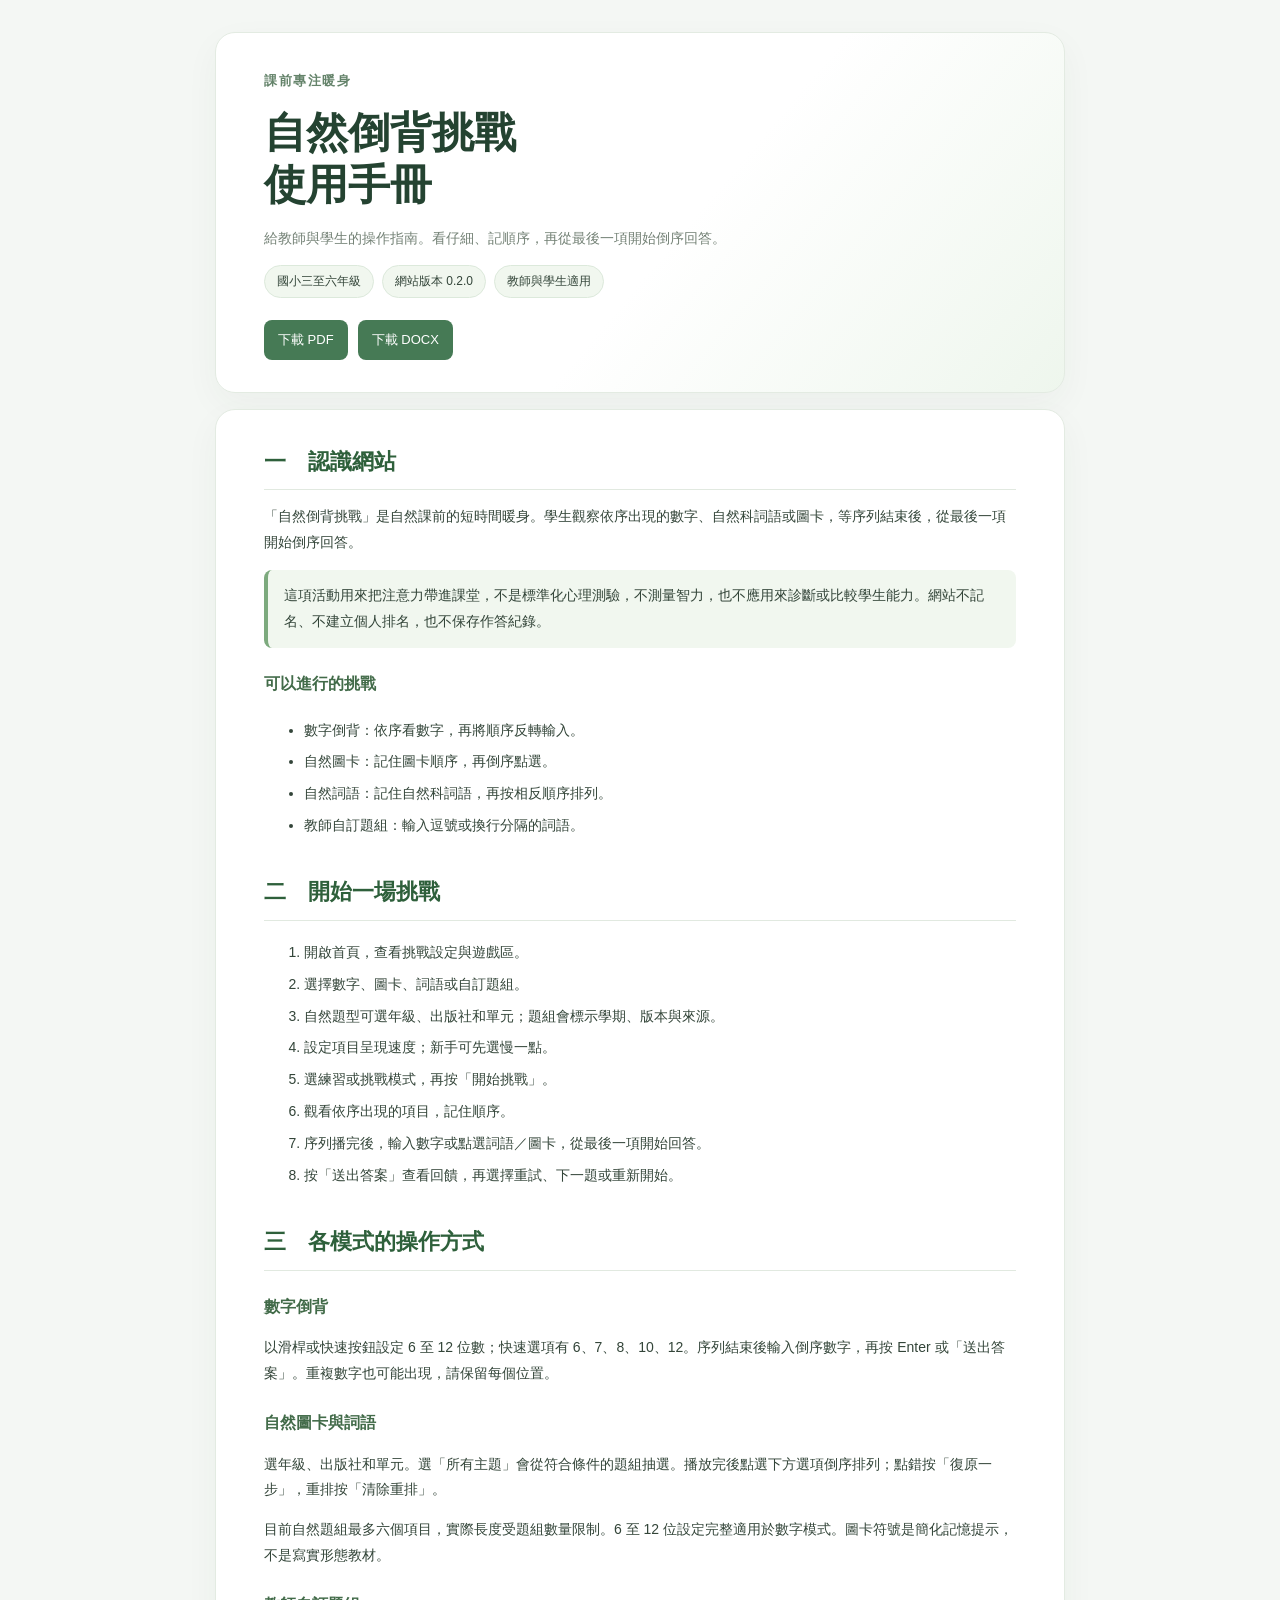
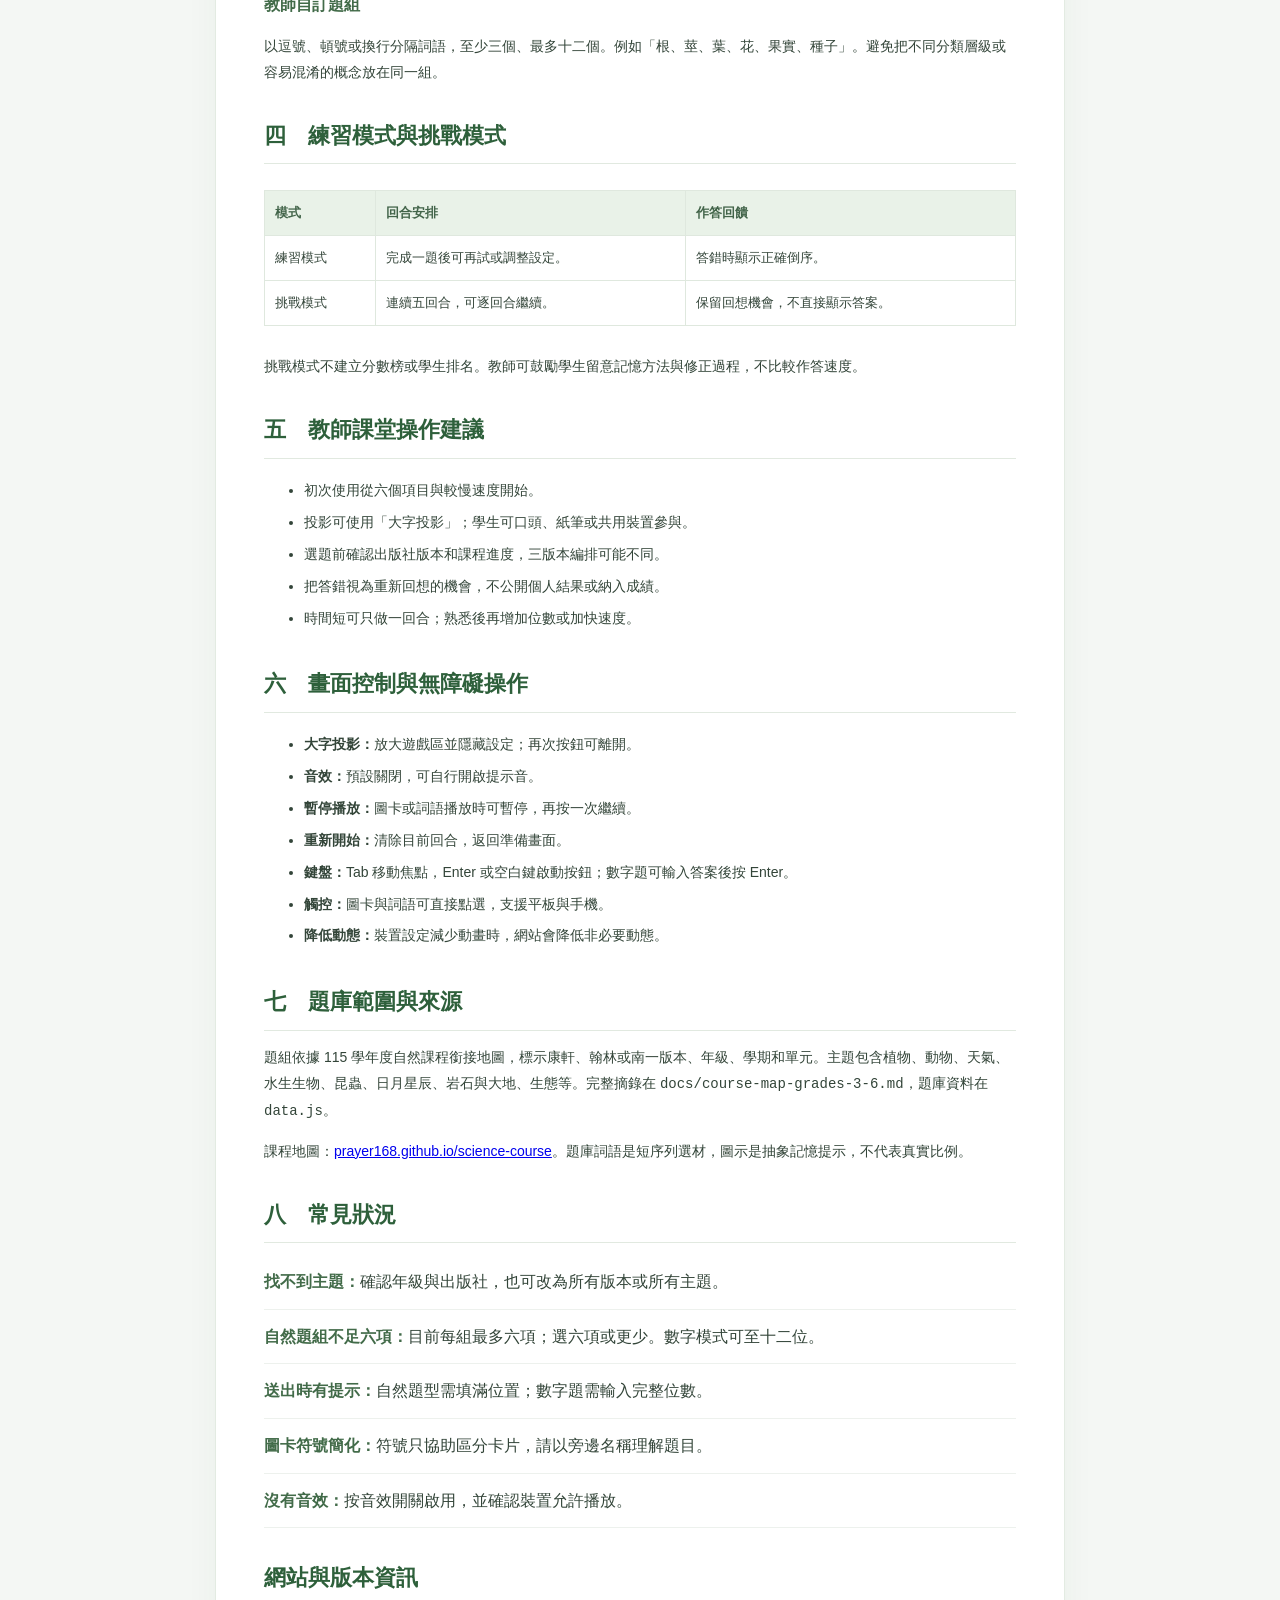
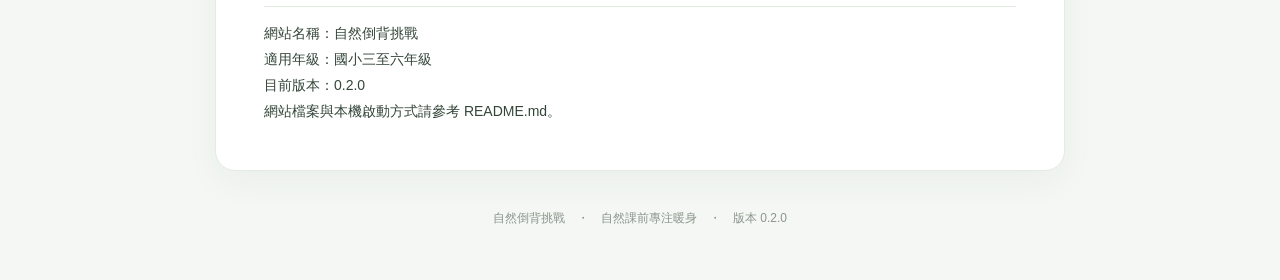
==== docs/使用手冊.html @ 59533b7a "Build natural science backward span site" ====
﻿<!doctype html><html lang="zh-Hant"><head><meta charset="utf-8"><meta name="viewport" content="width=device-width,initial-scale=1"><meta name="description" content="自然倒背挑戰網站操作手冊"><title>自然倒背挑戰｜使用手冊</title><style>body{margin:0;background:#f4f7f4;color:#334539;font:16px/1.85 "Noto Sans TC","Microsoft JhengHei",sans-serif}.page{max-width:850px;margin:32px auto;padding:0 20px}.hero,article{background:#fff;border:1px solid #e3ebe2;border-radius:20px;padding:32px 48px;margin-bottom:16px;box-shadow:0 12px 35px #263a2a0b}.hero{background:linear-gradient(130deg,#fff 55%,#eef6ed)}.hero small{color:#64836a;font-weight:bold;letter-spacing:.12em}.hero h1{font-size:42px;line-height:1.25;color:#244331;margin:12px 0}.hero p{color:#748276}.tags{display:flex;gap:8px;flex-wrap:wrap}.tags span{background:#f1f7ef;border:1px solid #dce9db;border-radius:99px;padding:4px 12px;font-size:12px}.downloads{display:flex;gap:10px;margin-top:22px}.downloads a{padding:8px 14px;background:#467a55;color:white;border-radius:8px;text-decoration:none;font-size:13px}h2{font-size:22px;color:#2e603b;border-bottom:1px solid #e1e9e0;padding-bottom:7px;margin:30px 0 12px}h2:first-child{margin-top:0}h3{font-size:16px;color:#426b49;margin:21px 0 8px}li,p{font-size:14px}li{padding:3px 0}.note{padding:13px 16px;background:#f1f7ef;border-left:4px solid #7daa7e;border-radius:8px}.tablewrap{overflow-x:auto}table{width:100%;border-collapse:collapse;font-size:13px;margin:14px 0}td,th{border:1px solid #dfe8de;padding:10px;text-align:left}th{background:#e9f2e8;color:#426449}.faq{padding:12px 0;border-bottom:1px solid #edf1ed}.faq b{color:#426b49}footer{text-align:center;color:#8a968b;font-size:12px;padding:20px}@media(max-width:600px){.hero,article{padding:24px}.hero h1{font-size:34px}h2{font-size:19px}}@media print{body{background:#fff}.page{max-width:none;margin:0}.hero,article{box-shadow:none;border:0;border-radius:0;padding:12mm 15mm}.downloads{display:none}h2,h3{break-after:avoid}p,li{orphans:3;widows:3}}</style></head><body><main class="page"><header class="hero"><small>課前專注暖身</small><h1>自然倒背挑戰<br>使用手冊</h1><p>給教師與學生的操作指南。看仔細、記順序，再從最後一項開始倒序回答。</p><div class="tags"><span>國小三至六年級</span><span>網站版本 0.2.0</span><span>教師與學生適用</span></div><nav class="downloads"><a href="使用手冊.pdf">下載 PDF</a><a href="使用手冊.docx">下載 DOCX</a></nav></header><article>
<h2>一　認識網站</h2><p>「自然倒背挑戰」是自然課前的短時間暖身。學生觀察依序出現的數字、自然科詞語或圖卡，等序列結束後，從最後一項開始倒序回答。</p><p class="note">這項活動用來把注意力帶進課堂，不是標準化心理測驗，不測量智力，也不應用來診斷或比較學生能力。網站不記名、不建立個人排名，也不保存作答紀錄。</p><h3>可以進行的挑戰</h3><ul><li>數字倒背：依序看數字，再將順序反轉輸入。</li><li>自然圖卡：記住圖卡順序，再倒序點選。</li><li>自然詞語：記住自然科詞語，再按相反順序排列。</li><li>教師自訂題組：輸入逗號或換行分隔的詞語。</li></ul>
<h2>二　開始一場挑戰</h2><ol><li>開啟首頁，查看挑戰設定與遊戲區。</li><li>選擇數字、圖卡、詞語或自訂題組。</li><li>自然題型可選年級、出版社和單元；題組會標示學期、版本與來源。</li><li>設定項目呈現速度；新手可先選慢一點。</li><li>選練習或挑戰模式，再按「開始挑戰」。</li><li>觀看依序出現的項目，記住順序。</li><li>序列播完後，輸入數字或點選詞語／圖卡，從最後一項開始回答。</li><li>按「送出答案」查看回饋，再選擇重試、下一題或重新開始。</li></ol>
<h2>三　各模式的操作方式</h2><h3>數字倒背</h3><p>以滑桿或快速按鈕設定 6 至 12 位數；快速選項有 6、7、8、10、12。序列結束後輸入倒序數字，再按 Enter 或「送出答案」。重複數字也可能出現，請保留每個位置。</p><h3>自然圖卡與詞語</h3><p>選年級、出版社和單元。選「所有主題」會從符合條件的題組抽選。播放完後點選下方選項倒序排列；點錯按「復原一步」，重排按「清除重排」。</p><p>目前自然題組最多六個項目，實際長度受題組數量限制。6 至 12 位設定完整適用於數字模式。圖卡符號是簡化記憶提示，不是寫實形態教材。</p><h3>教師自訂題組</h3><p>以逗號、頓號或換行分隔詞語，至少三個、最多十二個。例如「根、莖、葉、花、果實、種子」。避免把不同分類層級或容易混淆的概念放在同一組。</p>
<h2>四　練習模式與挑戰模式</h2><div class="tablewrap"><table><thead><tr><th>模式</th><th>回合安排</th><th>作答回饋</th></tr></thead><tbody><tr><td>練習模式</td><td>完成一題後可再試或調整設定。</td><td>答錯時顯示正確倒序。</td></tr><tr><td>挑戰模式</td><td>連續五回合，可逐回合繼續。</td><td>保留回想機會，不直接顯示答案。</td></tr></tbody></table></div><p>挑戰模式不建立分數榜或學生排名。教師可鼓勵學生留意記憶方法與修正過程，不比較作答速度。</p>
<h2>五　教師課堂操作建議</h2><ul><li>初次使用從六個項目與較慢速度開始。</li><li>投影可使用「大字投影」；學生可口頭、紙筆或共用裝置參與。</li><li>選題前確認出版社版本和課程進度，三版本編排可能不同。</li><li>把答錯視為重新回想的機會，不公開個人結果或納入成績。</li><li>時間短可只做一回合；熟悉後再增加位數或加快速度。</li></ul>
<h2>六　畫面控制與無障礙操作</h2><ul><li><b>大字投影：</b>放大遊戲區並隱藏設定；再次按鈕可離開。</li><li><b>音效：</b>預設關閉，可自行開啟提示音。</li><li><b>暫停播放：</b>圖卡或詞語播放時可暫停，再按一次繼續。</li><li><b>重新開始：</b>清除目前回合，返回準備畫面。</li><li><b>鍵盤：</b>Tab 移動焦點，Enter 或空白鍵啟動按鈕；數字題可輸入答案後按 Enter。</li><li><b>觸控：</b>圖卡與詞語可直接點選，支援平板與手機。</li><li><b>降低動態：</b>裝置設定減少動畫時，網站會降低非必要動態。</li></ul>
<h2>七　題庫範圍與來源</h2><p>題組依據 115 學年度自然課程銜接地圖，標示康軒、翰林或南一版本、年級、學期和單元。主題包含植物、動物、天氣、水生生物、昆蟲、日月星辰、岩石與大地、生態等。完整摘錄在 <code>docs/course-map-grades-3-6.md</code>，題庫資料在 <code>data.js</code>。</p><p>課程地圖：<a href="https://prayer168.github.io/science-course/">prayer168.github.io/science-course</a>。題庫詞語是短序列選材，圖示是抽象記憶提示，不代表真實比例。</p>
<h2>八　常見狀況</h2><div class="faq"><b>找不到主題：</b>確認年級與出版社，也可改為所有版本或所有主題。</div><div class="faq"><b>自然題組不足六項：</b>目前每組最多六項；選六項或更少。數字模式可至十二位。</div><div class="faq"><b>送出時有提示：</b>自然題型需填滿位置；數字題需輸入完整位數。</div><div class="faq"><b>圖卡符號簡化：</b>符號只協助區分卡片，請以旁邊名稱理解題目。</div><div class="faq"><b>沒有音效：</b>按音效開關啟用，並確認裝置允許播放。</div>
<h2>網站與版本資訊</h2><p>網站名稱：自然倒背挑戰<br>適用年級：國小三至六年級<br>目前版本：0.2.0<br>網站檔案與本機啟動方式請參考 README.md。</p></article><footer>自然倒背挑戰　・　自然課前專注暖身　・　版本 0.2.0</footer></main></body></html>
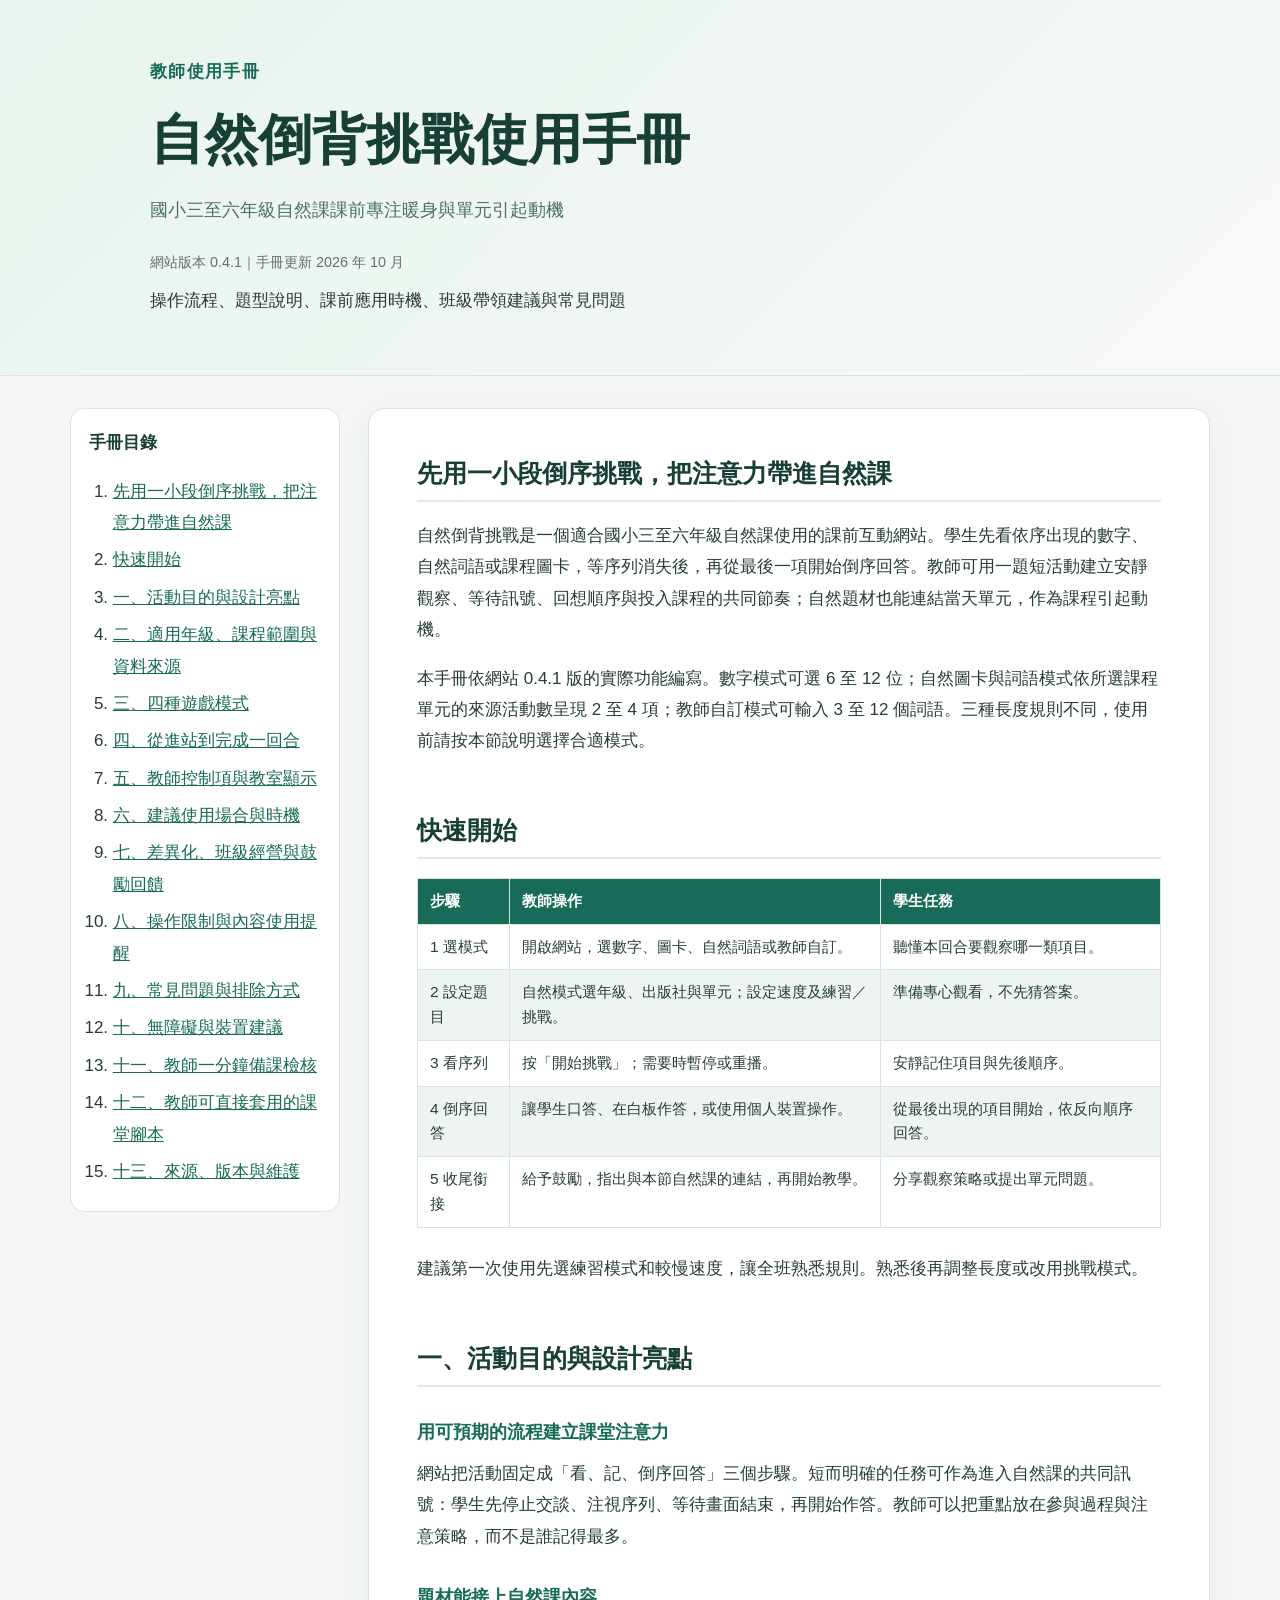
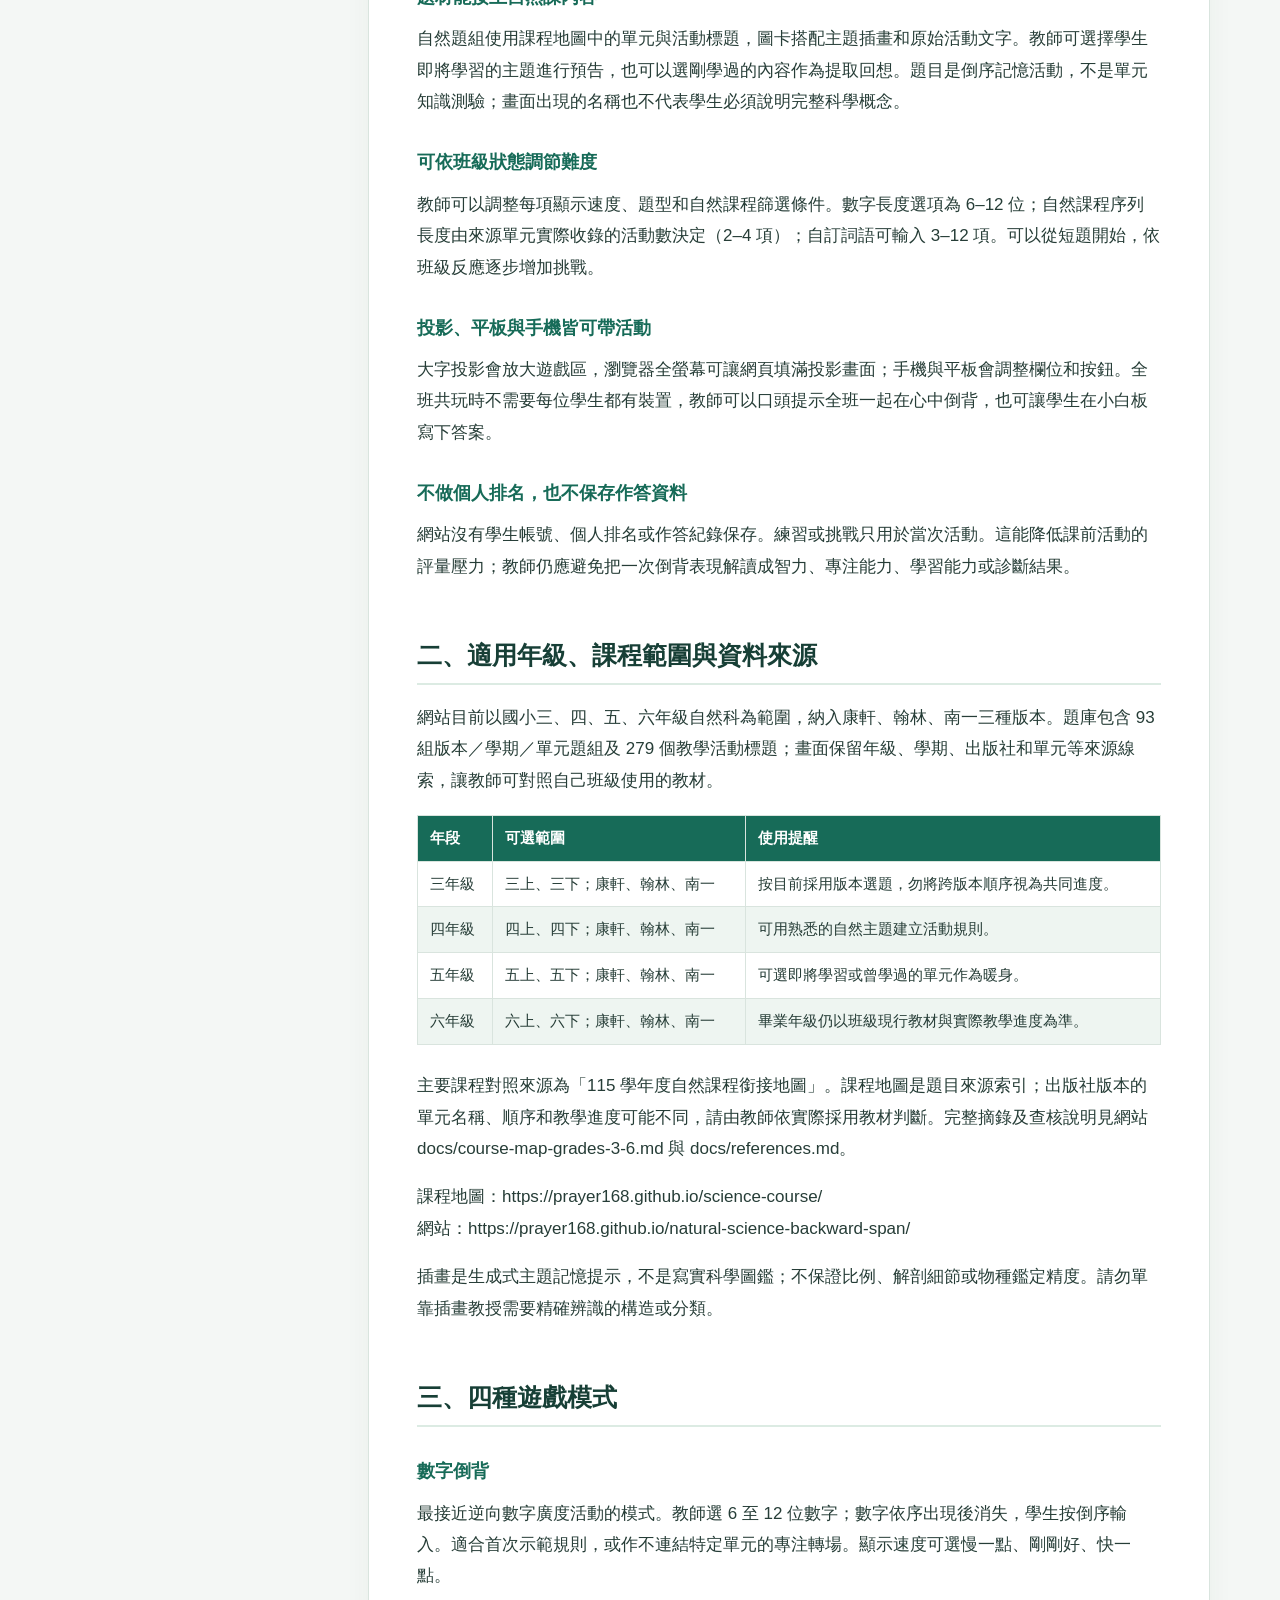
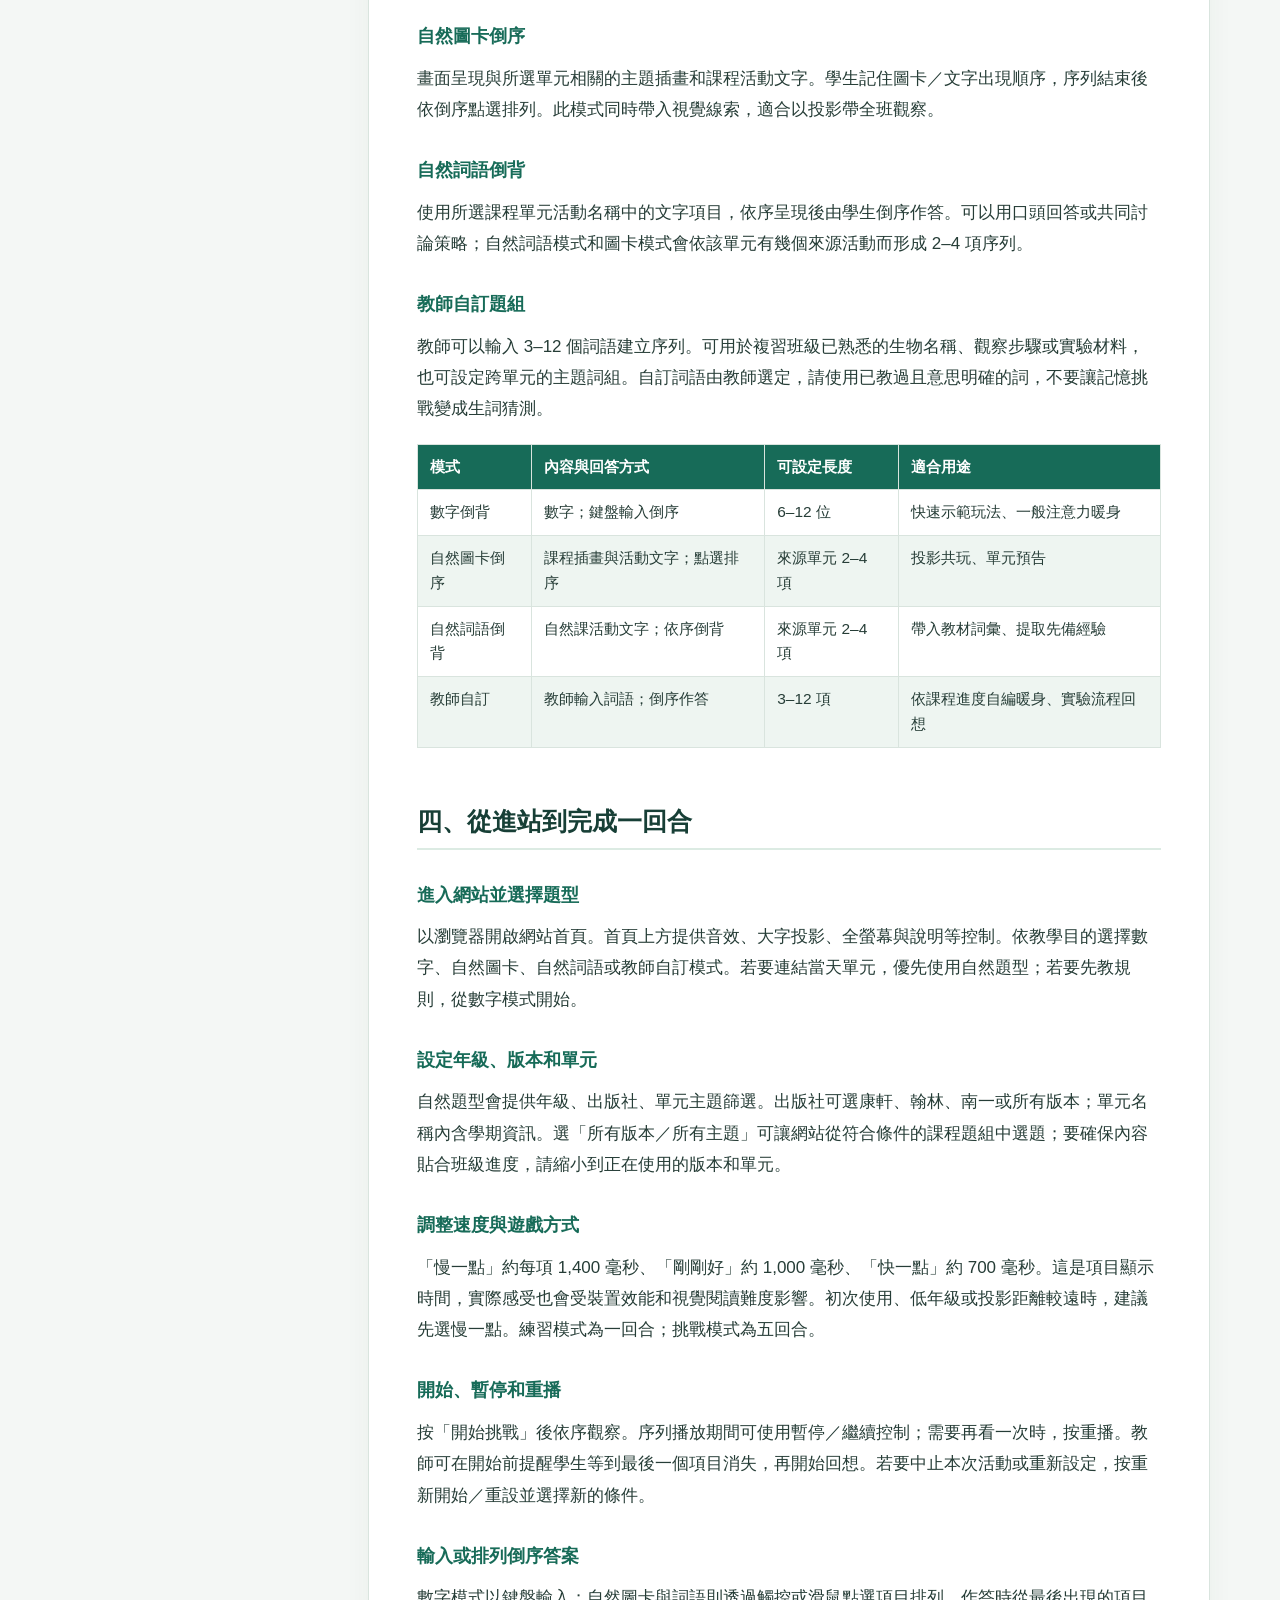
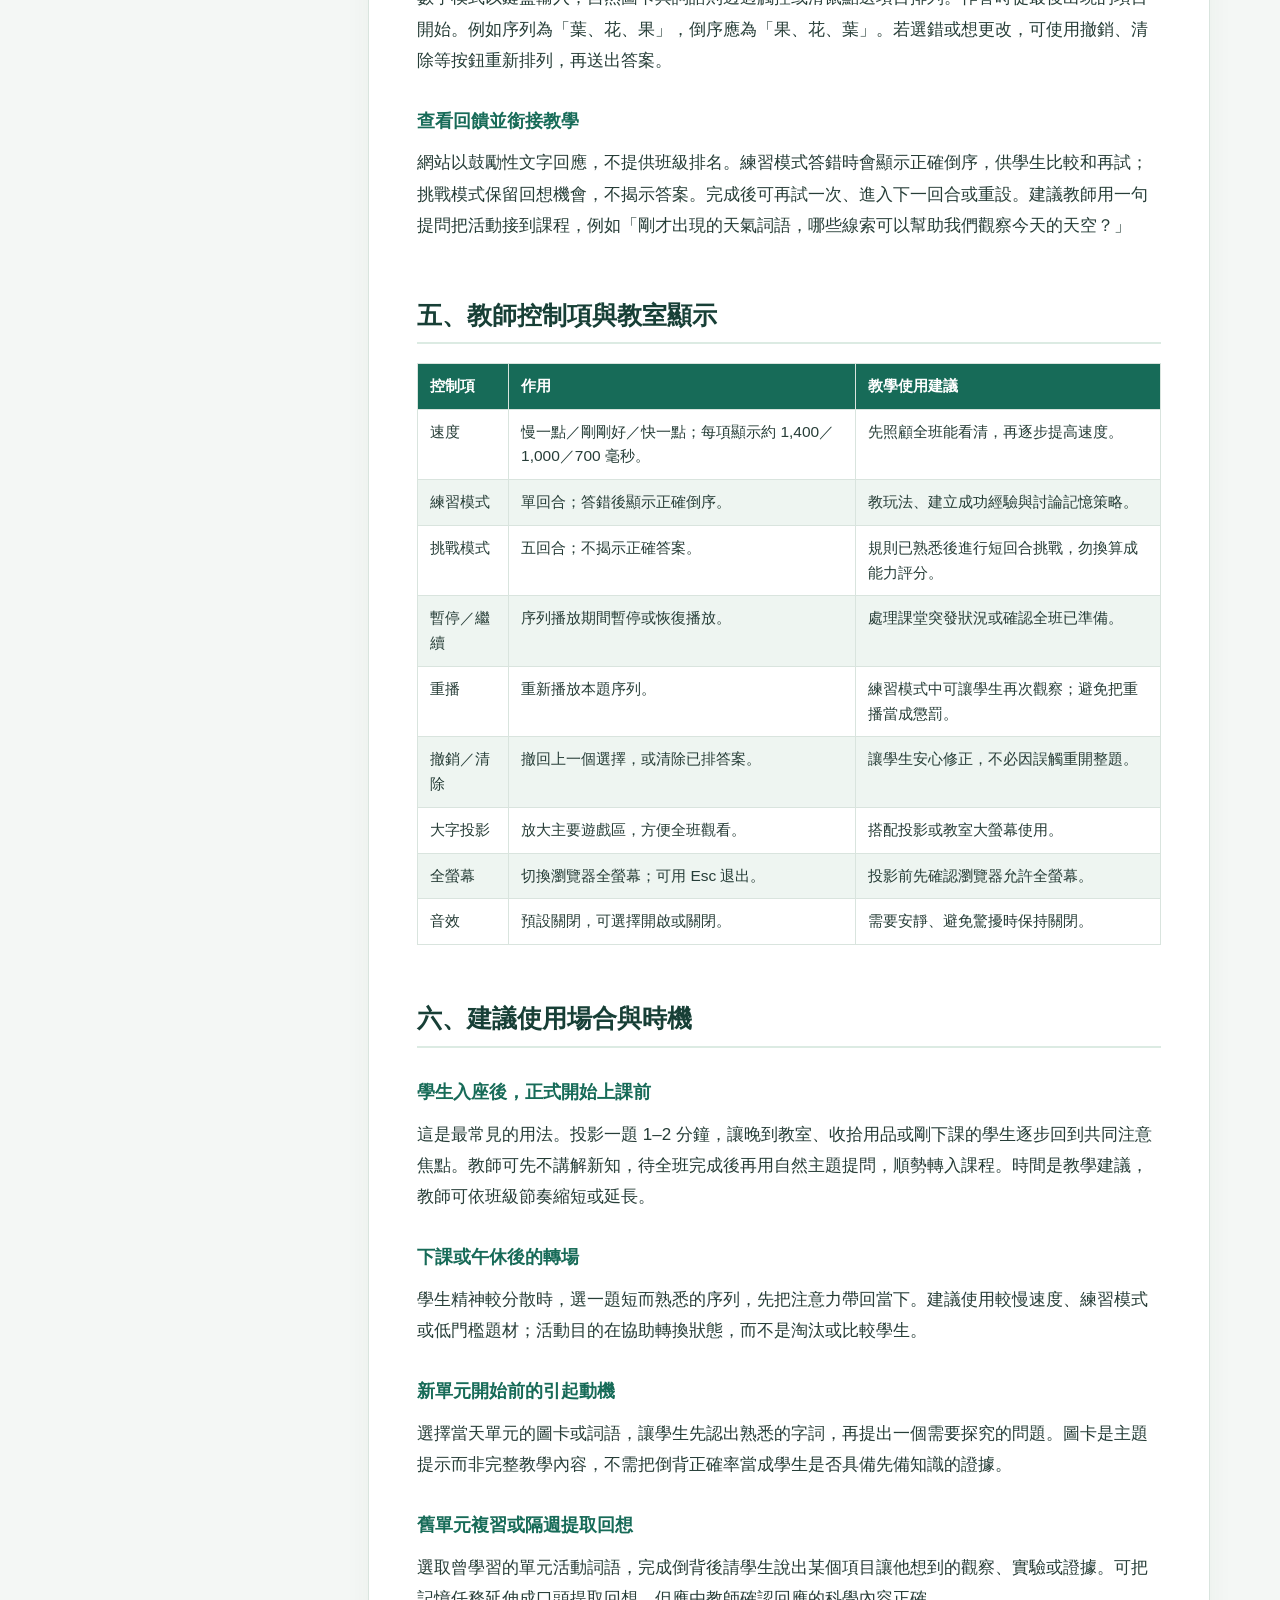
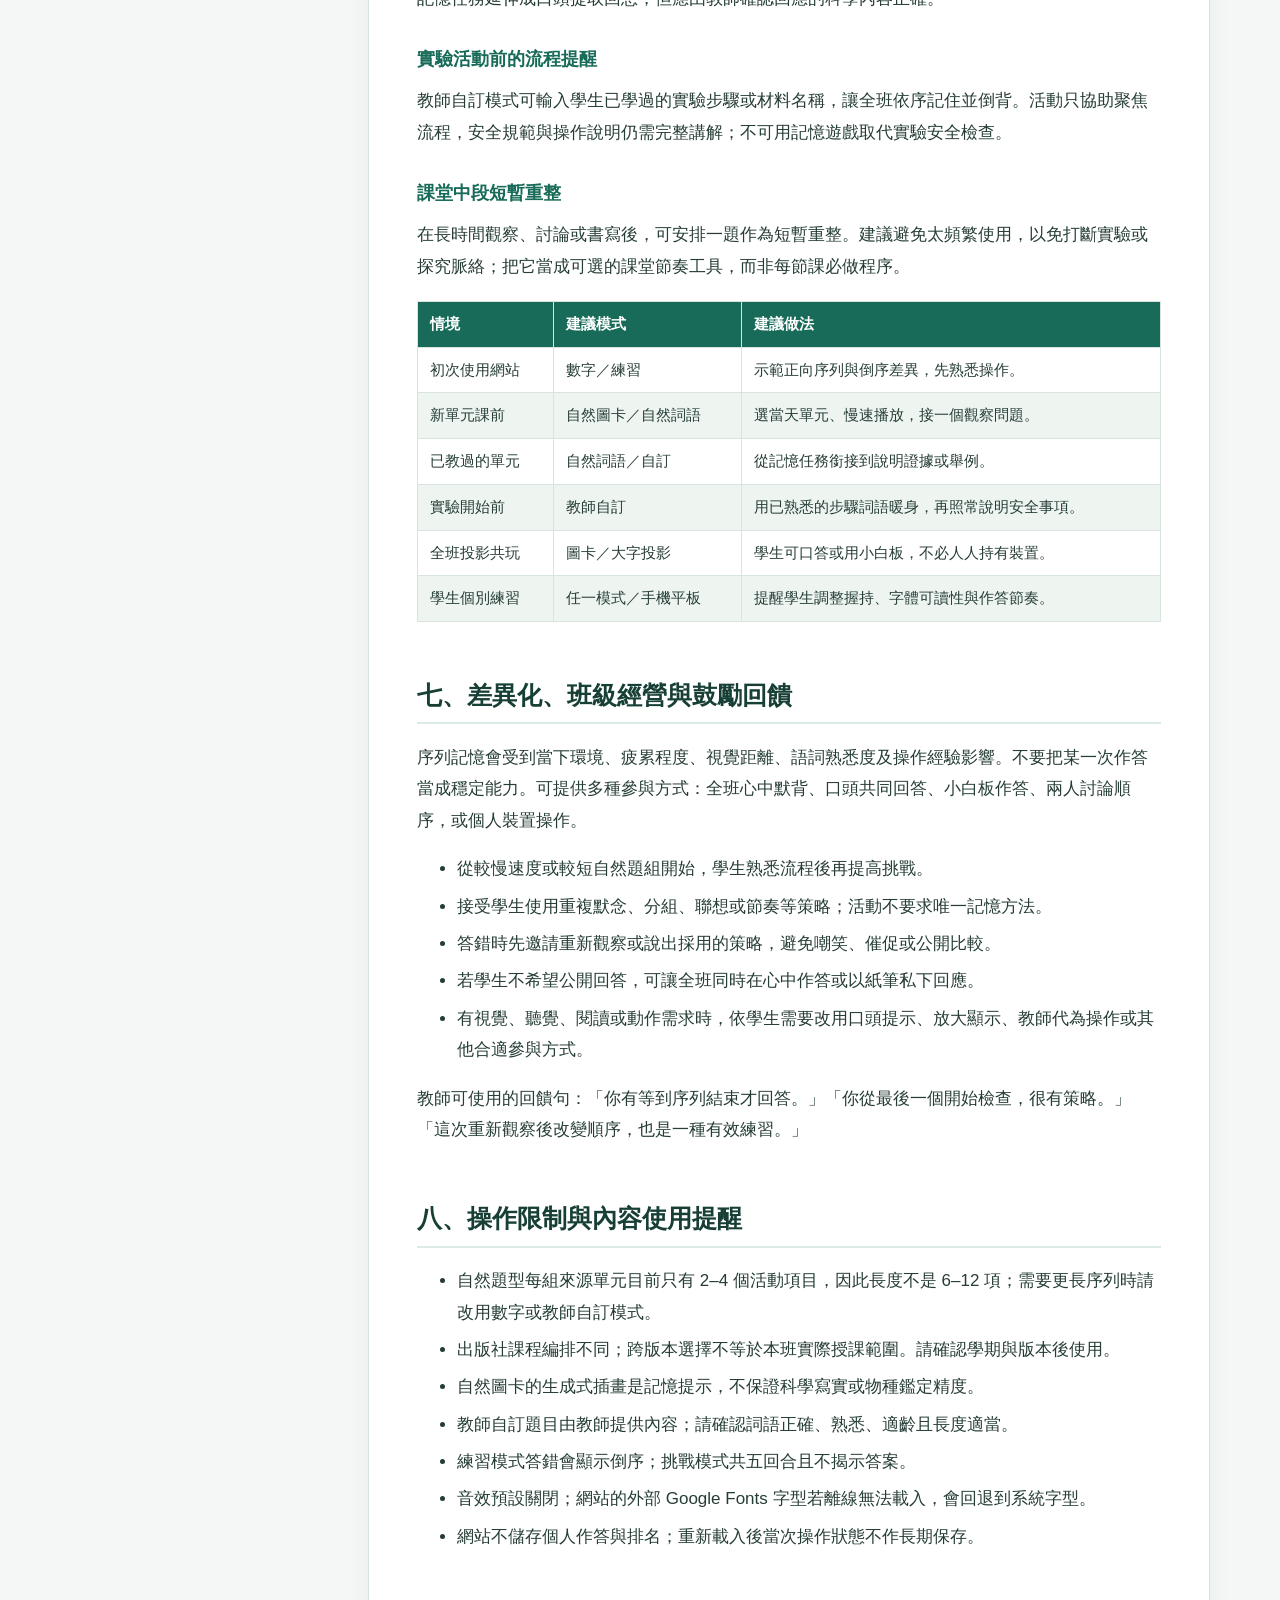
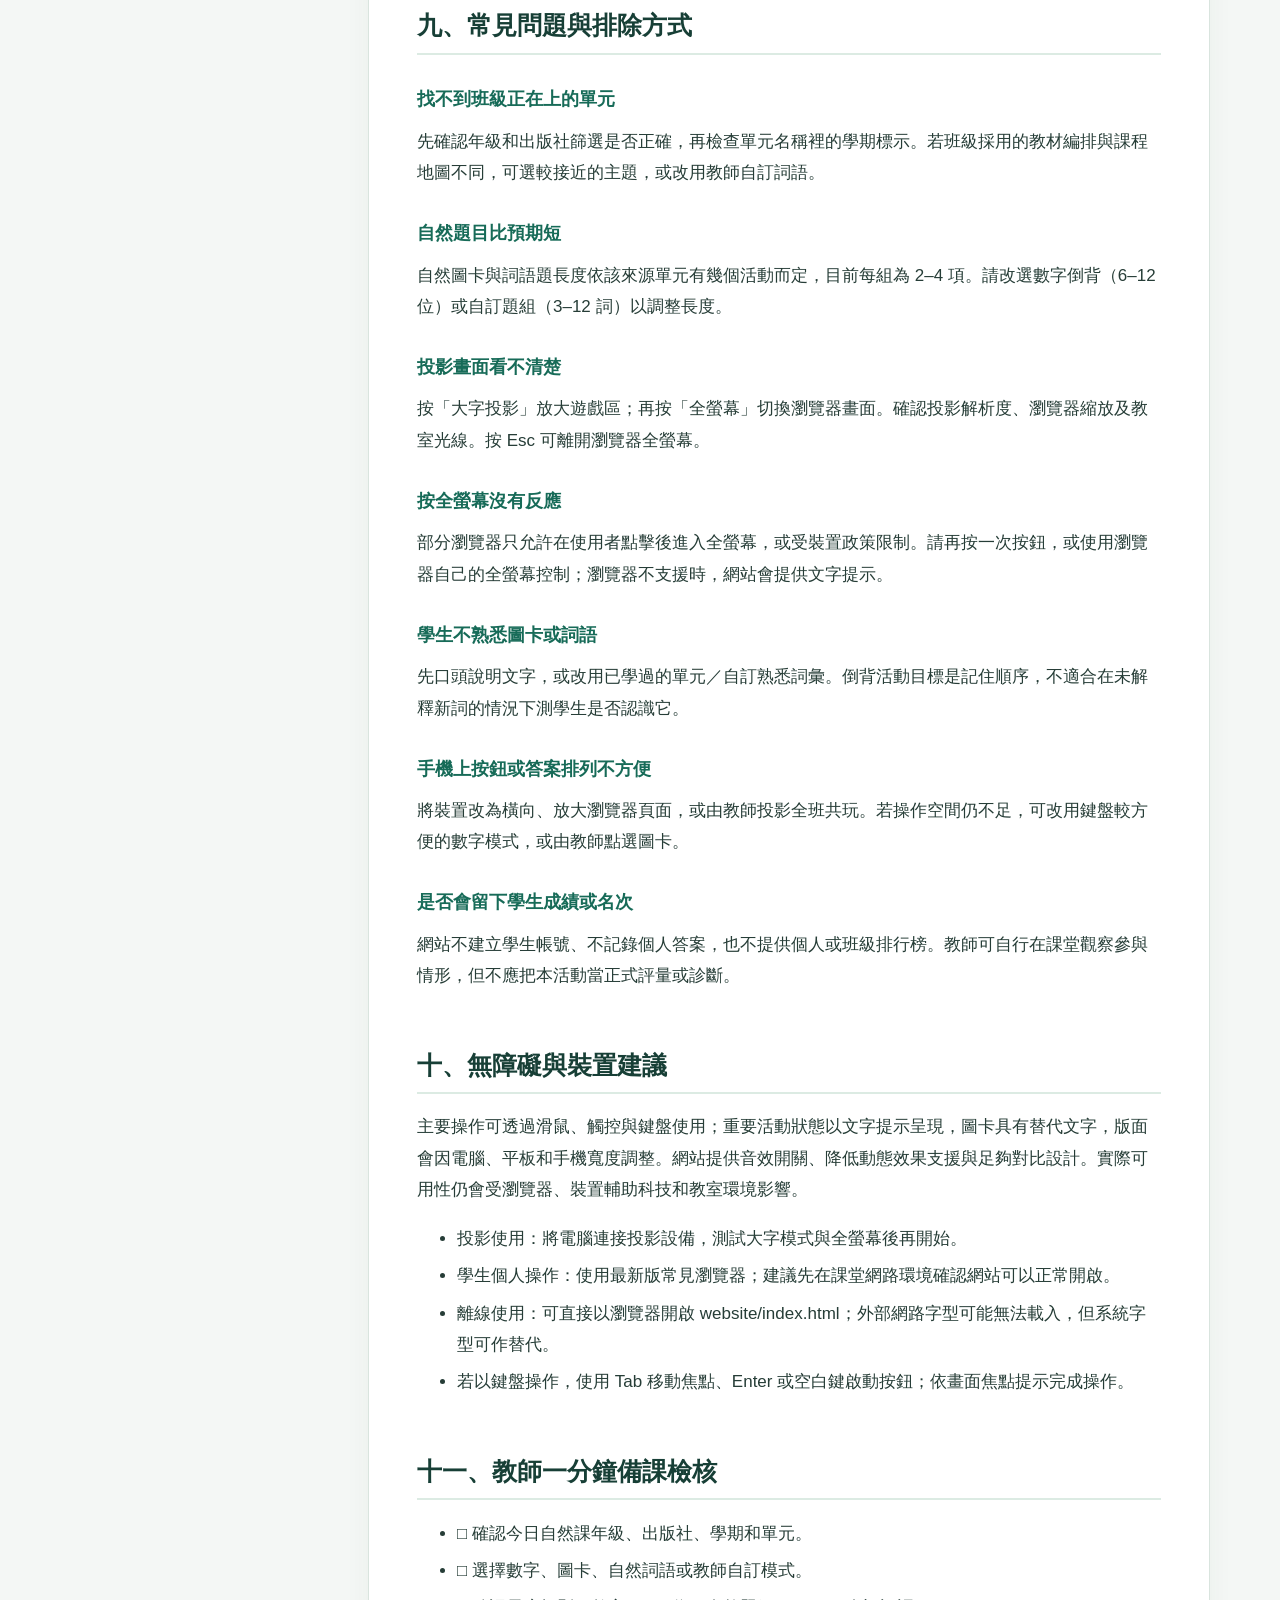
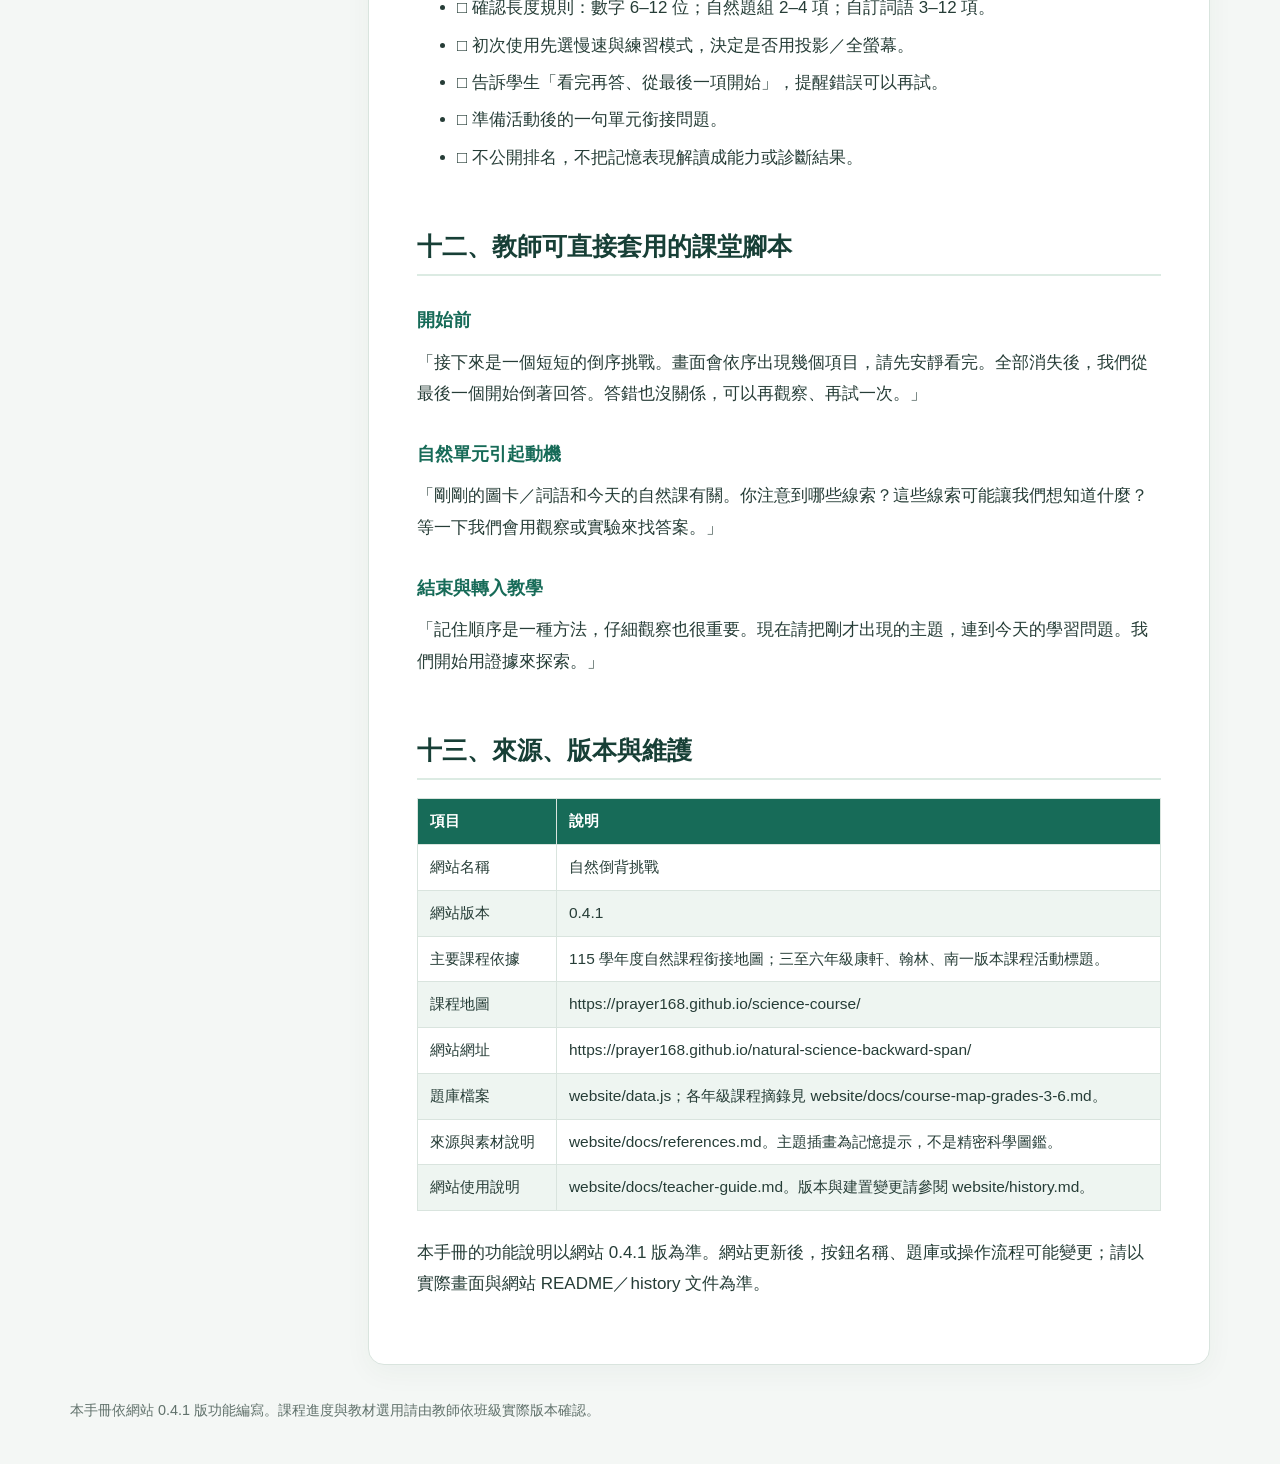
==== commit cd00f458: "Rewrite detailed teacher manual for v0.4.1" ====
--- a/docs/使用手冊.html
+++ b/docs/使用手冊.html
@@ -1,10 +1,3 @@
-﻿<!doctype html><html lang="zh-Hant"><head><meta charset="utf-8"><meta name="viewport" content="width=device-width,initial-scale=1"><meta name="description" content="自然倒背挑戰網站操作手冊"><title>自然倒背挑戰｜使用手冊</title><style>body{margin:0;background:#f4f7f4;color:#334539;font:16px/1.85 "Noto Sans TC","Microsoft JhengHei",sans-serif}.page{max-width:850px;margin:32px auto;padding:0 20px}.hero,article{background:#fff;border:1px solid #e3ebe2;border-radius:20px;padding:32px 48px;margin-bottom:16px;box-shadow:0 12px 35px #263a2a0b}.hero{background:linear-gradient(130deg,#fff 55%,#eef6ed)}.hero small{color:#64836a;font-weight:bold;letter-spacing:.12em}.hero h1{font-size:42px;line-height:1.25;color:#244331;margin:12px 0}.hero p{color:#748276}.tags{display:flex;gap:8px;flex-wrap:wrap}.tags span{background:#f1f7ef;border:1px solid #dce9db;border-radius:99px;padding:4px 12px;font-size:12px}.downloads{display:flex;gap:10px;margin-top:22px}.downloads a{padding:8px 14px;background:#467a55;color:white;border-radius:8px;text-decoration:none;font-size:13px}h2{font-size:22px;color:#2e603b;border-bottom:1px solid #e1e9e0;padding-bottom:7px;margin:30px 0 12px}h2:first-child{margin-top:0}h3{font-size:16px;color:#426b49;margin:21px 0 8px}li,p{font-size:14px}li{padding:3px 0}.note{padding:13px 16px;background:#f1f7ef;border-left:4px solid #7daa7e;border-radius:8px}.tablewrap{overflow-x:auto}table{width:100%;border-collapse:collapse;font-size:13px;margin:14px 0}td,th{border:1px solid #dfe8de;padding:10px;text-align:left}th{background:#e9f2e8;color:#426449}.faq{padding:12px 0;border-bottom:1px solid #edf1ed}.faq b{color:#426b49}footer{text-align:center;color:#8a968b;font-size:12px;padding:20px}@media(max-width:600px){.hero,article{padding:24px}.hero h1{font-size:34px}h2{font-size:19px}}@media print{body{background:#fff}.page{max-width:none;margin:0}.hero,article{box-shadow:none;border:0;border-radius:0;padding:12mm 15mm}.downloads{display:none}h2,h3{break-after:avoid}p,li{orphans:3;widows:3}}</style></head><body><main class="page"><header class="hero"><small>課前專注暖身</small><h1>自然倒背挑戰<br>使用手冊</h1><p>給教師與學生的操作指南。看仔細、記順序，再從最後一項開始倒序回答。</p><div class="tags"><span>國小三至六年級</span><span>網站版本 0.2.0</span><span>教師與學生適用</span></div><nav class="downloads"><a href="使用手冊.pdf">下載 PDF</a><a href="使用手冊.docx">下載 DOCX</a></nav></header><article>
-<h2>一　認識網站</h2><p>「自然倒背挑戰」是自然課前的短時間暖身。學生觀察依序出現的數字、自然科詞語或圖卡，等序列結束後，從最後一項開始倒序回答。</p><p class="note">這項活動用來把注意力帶進課堂，不是標準化心理測驗，不測量智力，也不應用來診斷或比較學生能力。網站不記名、不建立個人排名，也不保存作答紀錄。</p><h3>可以進行的挑戰</h3><ul><li>數字倒背：依序看數字，再將順序反轉輸入。</li><li>自然圖卡：記住圖卡順序，再倒序點選。</li><li>自然詞語：記住自然科詞語，再按相反順序排列。</li><li>教師自訂題組：輸入逗號或換行分隔的詞語。</li></ul>
-<h2>二　開始一場挑戰</h2><ol><li>開啟首頁，查看挑戰設定與遊戲區。</li><li>選擇數字、圖卡、詞語或自訂題組。</li><li>自然題型可選年級、出版社和單元；題組會標示學期、版本與來源。</li><li>設定項目呈現速度；新手可先選慢一點。</li><li>選練習或挑戰模式，再按「開始挑戰」。</li><li>觀看依序出現的項目，記住順序。</li><li>序列播完後，輸入數字或點選詞語／圖卡，從最後一項開始回答。</li><li>按「送出答案」查看回饋，再選擇重試、下一題或重新開始。</li></ol>
-<h2>三　各模式的操作方式</h2><h3>數字倒背</h3><p>以滑桿或快速按鈕設定 6 至 12 位數；快速選項有 6、7、8、10、12。序列結束後輸入倒序數字，再按 Enter 或「送出答案」。重複數字也可能出現，請保留每個位置。</p><h3>自然圖卡與詞語</h3><p>選年級、出版社和單元。選「所有主題」會從符合條件的題組抽選。播放完後點選下方選項倒序排列；點錯按「復原一步」，重排按「清除重排」。</p><p>目前自然題組最多六個項目，實際長度受題組數量限制。6 至 12 位設定完整適用於數字模式。圖卡符號是簡化記憶提示，不是寫實形態教材。</p><h3>教師自訂題組</h3><p>以逗號、頓號或換行分隔詞語，至少三個、最多十二個。例如「根、莖、葉、花、果實、種子」。避免把不同分類層級或容易混淆的概念放在同一組。</p>
-<h2>四　練習模式與挑戰模式</h2><div class="tablewrap"><table><thead><tr><th>模式</th><th>回合安排</th><th>作答回饋</th></tr></thead><tbody><tr><td>練習模式</td><td>完成一題後可再試或調整設定。</td><td>答錯時顯示正確倒序。</td></tr><tr><td>挑戰模式</td><td>連續五回合，可逐回合繼續。</td><td>保留回想機會，不直接顯示答案。</td></tr></tbody></table></div><p>挑戰模式不建立分數榜或學生排名。教師可鼓勵學生留意記憶方法與修正過程，不比較作答速度。</p>
-<h2>五　教師課堂操作建議</h2><ul><li>初次使用從六個項目與較慢速度開始。</li><li>投影可使用「大字投影」；學生可口頭、紙筆或共用裝置參與。</li><li>選題前確認出版社版本和課程進度，三版本編排可能不同。</li><li>把答錯視為重新回想的機會，不公開個人結果或納入成績。</li><li>時間短可只做一回合；熟悉後再增加位數或加快速度。</li></ul>
-<h2>六　畫面控制與無障礙操作</h2><ul><li><b>大字投影：</b>放大遊戲區並隱藏設定；再次按鈕可離開。</li><li><b>音效：</b>預設關閉，可自行開啟提示音。</li><li><b>暫停播放：</b>圖卡或詞語播放時可暫停，再按一次繼續。</li><li><b>重新開始：</b>清除目前回合，返回準備畫面。</li><li><b>鍵盤：</b>Tab 移動焦點，Enter 或空白鍵啟動按鈕；數字題可輸入答案後按 Enter。</li><li><b>觸控：</b>圖卡與詞語可直接點選，支援平板與手機。</li><li><b>降低動態：</b>裝置設定減少動畫時，網站會降低非必要動態。</li></ul>
-<h2>七　題庫範圍與來源</h2><p>題組依據 115 學年度自然課程銜接地圖，標示康軒、翰林或南一版本、年級、學期和單元。主題包含植物、動物、天氣、水生生物、昆蟲、日月星辰、岩石與大地、生態等。完整摘錄在 <code>docs/course-map-grades-3-6.md</code>，題庫資料在 <code>data.js</code>。</p><p>課程地圖：<a href="https://prayer168.github.io/science-course/">prayer168.github.io/science-course</a>。題庫詞語是短序列選材，圖示是抽象記憶提示，不代表真實比例。</p>
-<h2>八　常見狀況</h2><div class="faq"><b>找不到主題：</b>確認年級與出版社，也可改為所有版本或所有主題。</div><div class="faq"><b>自然題組不足六項：</b>目前每組最多六項；選六項或更少。數字模式可至十二位。</div><div class="faq"><b>送出時有提示：</b>自然題型需填滿位置；數字題需輸入完整位數。</div><div class="faq"><b>圖卡符號簡化：</b>符號只協助區分卡片，請以旁邊名稱理解題目。</div><div class="faq"><b>沒有音效：</b>按音效開關啟用，並確認裝置允許播放。</div>
-<h2>網站與版本資訊</h2><p>網站名稱：自然倒背挑戰<br>適用年級：國小三至六年級<br>目前版本：0.2.0<br>網站檔案與本機啟動方式請參考 README.md。</p></article><footer>自然倒背挑戰　・　自然課前專注暖身　・　版本 0.2.0</footer></main></body></html>+<!doctype html><html lang="zh-Hant"><head><meta charset="utf-8"><meta name="viewport" content="width=device-width,initial-scale=1"><meta name="description" content="自然倒背挑戰教師使用手冊，說明國小三至六年級自然課課前暖身、操作方式、教學情境與課程題庫。"><title>自然倒背挑戰使用手冊</title><style>
+:root{--green:#176b58;--deep:#173f36;--mint:#eef5f1;--ink:#263d37;--muted:#60716b;--line:#d9e4de}*{box-sizing:border-box}body{margin:0;background:#f4f7f5;color:var(--ink);font-family:"Noto Sans TC","Microsoft JhengHei",sans-serif;font-size:17px;line-height:1.85}header{background:linear-gradient(135deg,#e8f4ed,#f8faf7);padding:56px 20px 42px;border-bottom:1px solid var(--line)}.hero{max-width:980px;margin:auto}.eyebrow{color:var(--green);font-weight:700;letter-spacing:.08em}h1{font-size:clamp(2rem,5vw,3.4rem);line-height:1.25;color:var(--deep);margin:.35em 0}.subtitle{font-size:1.12rem;color:#4d7166}.version{font-size:.9rem;color:var(--muted);margin-top:22px}.layout{max-width:1180px;margin:32px auto;padding:0 20px;display:grid;grid-template-columns:270px minmax(0,1fr);gap:28px}nav{align-self:start;position:sticky;top:18px;background:white;border:1px solid var(--line);border-radius:14px;padding:18px;max-height:calc(100vh - 36px);overflow:auto}nav strong{color:var(--deep)}nav ol{padding-left:1.4em;margin-bottom:0}nav li{margin:.35em 0}a{color:var(--green)}main{background:#fff;border:1px solid var(--line);border-radius:16px;padding:clamp(22px,4vw,48px);box-shadow:0 8px 28px #173f360b}main h2{font-size:1.55rem;line-height:1.4;color:var(--deep);border-bottom:2px solid #dcebe3;padding-bottom:.35em;margin:2.3em 0 .7em}main h2:first-child{margin-top:0}h3{font-size:1.15rem;color:var(--green);margin:1.5em 0 .35em}p{margin:.55em 0 1em}li{margin:.35em 0}.table-wrap{overflow-x:auto;margin:1.1em 0 1.5em}table{border-collapse:collapse;width:100%;font-size:.91em;line-height:1.6}th,td{border:1px solid var(--line);padding:10px 12px;text-align:left;vertical-align:top}th{background:var(--green);color:#fff;white-space:nowrap}tbody tr:nth-child(even){background:var(--mint)}footer{max-width:1180px;margin:20px auto 40px;padding:0 20px;color:var(--muted);font-size:.9rem}@media(max-width:800px){.layout{display:block}nav{position:static;max-height:none;margin-bottom:18px}body{font-size:16px}}@media print{body{background:white;font-size:11pt}header{padding:20px 0;background:white}.layout{display:block;max-width:none;margin:0;padding:0}nav{position:static;max-height:none;break-after:page;box-shadow:none}main{border:0;box-shadow:none;padding:0}main h2{break-after:avoid}h3{break-after:avoid}table{font-size:9pt}tr{break-inside:avoid}a{color:inherit;text-decoration:none}footer{margin:20px 0;padding:0}}
+</style></head><body><header><div class="hero"><div class="eyebrow">教師使用手冊</div><h1>自然倒背挑戰使用手冊</h1><div class="subtitle">國小三至六年級自然課課前專注暖身與單元引起動機</div><div class="version">網站版本 0.4.1｜手冊更新 2026 年 10 月</div><p>操作流程、題型說明、課前應用時機、班級帶領建議與常見問題</p></div></header><div class="layout"><nav aria-label="手冊目錄"><strong>手冊目錄</strong><ol><li><a href="#section-1">先用一小段倒序挑戰，把注意力帶進自然課</a></li><li><a href="#section-2">快速開始</a></li><li><a href="#section-3">一、活動目的與設計亮點</a></li><li><a href="#section-4">二、適用年級、課程範圍與資料來源</a></li><li><a href="#section-5">三、四種遊戲模式</a></li><li><a href="#section-6">四、從進站到完成一回合</a></li><li><a href="#section-7">五、教師控制項與教室顯示</a></li><li><a href="#section-8">六、建議使用場合與時機</a></li><li><a href="#section-9">七、差異化、班級經營與鼓勵回饋</a></li><li><a href="#section-10">八、操作限制與內容使用提醒</a></li><li><a href="#section-11">九、常見問題與排除方式</a></li><li><a href="#section-12">十、無障礙與裝置建議</a></li><li><a href="#section-13">十一、教師一分鐘備課檢核</a></li><li><a href="#section-14">十二、教師可直接套用的課堂腳本</a></li><li><a href="#section-15">十三、來源、版本與維護</a></li></ol></nav><main><h2 id="section-1">先用一小段倒序挑戰，把注意力帶進自然課</h2><p>自然倒背挑戰是一個適合國小三至六年級自然課使用的課前互動網站。學生先看依序出現的數字、自然詞語或課程圖卡，等序列消失後，再從最後一項開始倒序回答。教師可用一題短活動建立安靜觀察、等待訊號、回想順序與投入課程的共同節奏；自然題材也能連結當天單元，作為課程引起動機。</p><p>本手冊依網站 0.4.1 版的實際功能編寫。數字模式可選 6 至 12 位；自然圖卡與詞語模式依所選課程單元的來源活動數呈現 2 至 4 項；教師自訂模式可輸入 3 至 12 個詞語。三種長度規則不同，使用前請按本節說明選擇合適模式。</p><h2 id="section-2">快速開始</h2><div class="table-wrap"><table><thead><tr><th>步驟</th><th>教師操作</th><th>學生任務</th></tr></thead><tbody><tr><td>1 選模式</td><td>開啟網站，選數字、圖卡、自然詞語或教師自訂。</td><td>聽懂本回合要觀察哪一類項目。</td></tr><tr><td>2 設定題目</td><td>自然模式選年級、出版社與單元；設定速度及練習／挑戰。</td><td>準備專心觀看，不先猜答案。</td></tr><tr><td>3 看序列</td><td>按「開始挑戰」；需要時暫停或重播。</td><td>安靜記住項目與先後順序。</td></tr><tr><td>4 倒序回答</td><td>讓學生口答、在白板作答，或使用個人裝置操作。</td><td>從最後出現的項目開始，依反向順序回答。</td></tr><tr><td>5 收尾銜接</td><td>給予鼓勵，指出與本節自然課的連結，再開始教學。</td><td>分享觀察策略或提出單元問題。</td></tr></tbody></table></div><p>建議第一次使用先選練習模式和較慢速度，讓全班熟悉規則。熟悉後再調整長度或改用挑戰模式。</p><h2 id="section-3">一、活動目的與設計亮點</h2><h3>用可預期的流程建立課堂注意力</h3><p>網站把活動固定成「看、記、倒序回答」三個步驟。短而明確的任務可作為進入自然課的共同訊號：學生先停止交談、注視序列、等待畫面結束，再開始作答。教師可以把重點放在參與過程與注意策略，而不是誰記得最多。</p><h3>題材能接上自然課內容</h3><p>自然題組使用課程地圖中的單元與活動標題，圖卡搭配主題插畫和原始活動文字。教師可選擇學生即將學習的主題進行預告，也可以選剛學過的內容作為提取回想。題目是倒序記憶活動，不是單元知識測驗；畫面出現的名稱也不代表學生必須說明完整科學概念。</p><h3>可依班級狀態調節難度</h3><p>教師可以調整每項顯示速度、題型和自然課程篩選條件。數字長度選項為 6–12 位；自然課程序列長度由來源單元實際收錄的活動數決定（2–4 項）；自訂詞語可輸入 3–12 項。可以從短題開始，依班級反應逐步增加挑戰。</p><h3>投影、平板與手機皆可帶活動</h3><p>大字投影會放大遊戲區，瀏覽器全螢幕可讓網頁填滿投影畫面；手機與平板會調整欄位和按鈕。全班共玩時不需要每位學生都有裝置，教師可以口頭提示全班一起在心中倒背，也可讓學生在小白板寫下答案。</p><h3>不做個人排名，也不保存作答資料</h3><p>網站沒有學生帳號、個人排名或作答紀錄保存。練習或挑戰只用於當次活動。這能降低課前活動的評量壓力；教師仍應避免把一次倒背表現解讀成智力、專注能力、學習能力或診斷結果。</p><h2 id="section-4">二、適用年級、課程範圍與資料來源</h2><p>網站目前以國小三、四、五、六年級自然科為範圍，納入康軒、翰林、南一三種版本。題庫包含 93 組版本／學期／單元題組及 279 個教學活動標題；畫面保留年級、學期、出版社和單元等來源線索，讓教師可對照自己班級使用的教材。</p><div class="table-wrap"><table><thead><tr><th>年段</th><th>可選範圍</th><th>使用提醒</th></tr></thead><tbody><tr><td>三年級</td><td>三上、三下；康軒、翰林、南一</td><td>按目前採用版本選題，勿將跨版本順序視為共同進度。</td></tr><tr><td>四年級</td><td>四上、四下；康軒、翰林、南一</td><td>可用熟悉的自然主題建立活動規則。</td></tr><tr><td>五年級</td><td>五上、五下；康軒、翰林、南一</td><td>可選即將學習或曾學過的單元作為暖身。</td></tr><tr><td>六年級</td><td>六上、六下；康軒、翰林、南一</td><td>畢業年級仍以班級現行教材與實際教學進度為準。</td></tr></tbody></table></div><p>主要課程對照來源為「115 學年度自然課程銜接地圖」。課程地圖是題目來源索引；出版社版本的單元名稱、順序和教學進度可能不同，請由教師依實際採用教材判斷。完整摘錄及查核說明見網站 docs/course-map-grades-3-6.md 與 docs/references.md。</p><p>課程地圖：https://prayer168.github.io/science-course/<br>網站：https://prayer168.github.io/natural-science-backward-span/</p><p>插畫是生成式主題記憶提示，不是寫實科學圖鑑；不保證比例、解剖細節或物種鑑定精度。請勿單靠插畫教授需要精確辨識的構造或分類。</p><h2 id="section-5">三、四種遊戲模式</h2><h3>數字倒背</h3><p>最接近逆向數字廣度活動的模式。教師選 6 至 12 位數字；數字依序出現後消失，學生按倒序輸入。適合首次示範規則，或作不連結特定單元的專注轉場。顯示速度可選慢一點、剛剛好、快一點。</p><h3>自然圖卡倒序</h3><p>畫面呈現與所選單元相關的主題插畫和課程活動文字。學生記住圖卡／文字出現順序，序列結束後依倒序點選排列。此模式同時帶入視覺線索，適合以投影帶全班觀察。</p><h3>自然詞語倒背</h3><p>使用所選課程單元活動名稱中的文字項目，依序呈現後由學生倒序作答。可以用口頭回答或共同討論策略；自然詞語模式和圖卡模式會依該單元有幾個來源活動而形成 2–4 項序列。</p><h3>教師自訂題組</h3><p>教師可以輸入 3–12 個詞語建立序列。可用於複習班級已熟悉的生物名稱、觀察步驟或實驗材料，也可設定跨單元的主題詞組。自訂詞語由教師選定，請使用已教過且意思明確的詞，不要讓記憶挑戰變成生詞猜測。</p><div class="table-wrap"><table><thead><tr><th>模式</th><th>內容與回答方式</th><th>可設定長度</th><th>適合用途</th></tr></thead><tbody><tr><td>數字倒背</td><td>數字；鍵盤輸入倒序</td><td>6–12 位</td><td>快速示範玩法、一般注意力暖身</td></tr><tr><td>自然圖卡倒序</td><td>課程插畫與活動文字；點選排序</td><td>來源單元 2–4 項</td><td>投影共玩、單元預告</td></tr><tr><td>自然詞語倒背</td><td>自然課活動文字；依序倒背</td><td>來源單元 2–4 項</td><td>帶入教材詞彙、提取先備經驗</td></tr><tr><td>教師自訂</td><td>教師輸入詞語；倒序作答</td><td>3–12 項</td><td>依課程進度自編暖身、實驗流程回想</td></tr></tbody></table></div><h2 id="section-6">四、從進站到完成一回合</h2><h3>進入網站並選擇題型</h3><p>以瀏覽器開啟網站首頁。首頁上方提供音效、大字投影、全螢幕與說明等控制。依教學目的選擇數字、自然圖卡、自然詞語或教師自訂模式。若要連結當天單元，優先使用自然題型；若要先教規則，從數字模式開始。</p><h3>設定年級、版本和單元</h3><p>自然題型會提供年級、出版社、單元主題篩選。出版社可選康軒、翰林、南一或所有版本；單元名稱內含學期資訊。選「所有版本／所有主題」可讓網站從符合條件的課程題組中選題；要確保內容貼合班級進度，請縮小到正在使用的版本和單元。</p><h3>調整速度與遊戲方式</h3><p>「慢一點」約每項 1,400 毫秒、「剛剛好」約 1,000 毫秒、「快一點」約 700 毫秒。這是項目顯示時間，實際感受也會受裝置效能和視覺閱讀難度影響。初次使用、低年級或投影距離較遠時，建議先選慢一點。練習模式為一回合；挑戰模式為五回合。</p><h3>開始、暫停和重播</h3><p>按「開始挑戰」後依序觀察。序列播放期間可使用暫停／繼續控制；需要再看一次時，按重播。教師可在開始前提醒學生等到最後一個項目消失，再開始回想。若要中止本次活動或重新設定，按重新開始／重設並選擇新的條件。</p><h3>輸入或排列倒序答案</h3><p>數字模式以鍵盤輸入；自然圖卡與詞語則透過觸控或滑鼠點選項目排列。作答時從最後出現的項目開始。例如序列為「葉、花、果」，倒序應為「果、花、葉」。若選錯或想更改，可使用撤銷、清除等按鈕重新排列，再送出答案。</p><h3>查看回饋並銜接教學</h3><p>網站以鼓勵性文字回應，不提供班級排名。練習模式答錯時會顯示正確倒序，供學生比較和再試；挑戰模式保留回想機會，不揭示答案。完成後可再試一次、進入下一回合或重設。建議教師用一句提問把活動接到課程，例如「剛才出現的天氣詞語，哪些線索可以幫助我們觀察今天的天空？」</p><h2 id="section-7">五、教師控制項與教室顯示</h2><div class="table-wrap"><table><thead><tr><th>控制項</th><th>作用</th><th>教學使用建議</th></tr></thead><tbody><tr><td>速度</td><td>慢一點／剛剛好／快一點；每項顯示約 1,400／1,000／700 毫秒。</td><td>先照顧全班能看清，再逐步提高速度。</td></tr><tr><td>練習模式</td><td>單回合；答錯後顯示正確倒序。</td><td>教玩法、建立成功經驗與討論記憶策略。</td></tr><tr><td>挑戰模式</td><td>五回合；不揭示正確答案。</td><td>規則已熟悉後進行短回合挑戰，勿換算成能力評分。</td></tr><tr><td>暫停／繼續</td><td>序列播放期間暫停或恢復播放。</td><td>處理課堂突發狀況或確認全班已準備。</td></tr><tr><td>重播</td><td>重新播放本題序列。</td><td>練習模式中可讓學生再次觀察；避免把重播當成懲罰。</td></tr><tr><td>撤銷／清除</td><td>撤回上一個選擇，或清除已排答案。</td><td>讓學生安心修正，不必因誤觸重開整題。</td></tr><tr><td>大字投影</td><td>放大主要遊戲區，方便全班觀看。</td><td>搭配投影或教室大螢幕使用。</td></tr><tr><td>全螢幕</td><td>切換瀏覽器全螢幕；可用 Esc 退出。</td><td>投影前先確認瀏覽器允許全螢幕。</td></tr><tr><td>音效</td><td>預設關閉，可選擇開啟或關閉。</td><td>需要安靜、避免驚擾時保持關閉。</td></tr></tbody></table></div><h2 id="section-8">六、建議使用場合與時機</h2><h3>學生入座後，正式開始上課前</h3><p>這是最常見的用法。投影一題 1–2 分鐘，讓晚到教室、收拾用品或剛下課的學生逐步回到共同注意焦點。教師可先不講解新知，待全班完成後再用自然主題提問，順勢轉入課程。時間是教學建議，教師可依班級節奏縮短或延長。</p><h3>下課或午休後的轉場</h3><p>學生精神較分散時，選一題短而熟悉的序列，先把注意力帶回當下。建議使用較慢速度、練習模式或低門檻題材；活動目的在協助轉換狀態，而不是淘汰或比較學生。</p><h3>新單元開始前的引起動機</h3><p>選擇當天單元的圖卡或詞語，讓學生先認出熟悉的字詞，再提出一個需要探究的問題。圖卡是主題提示而非完整教學內容，不需把倒背正確率當成學生是否具備先備知識的證據。</p><h3>舊單元複習或隔週提取回想</h3><p>選取曾學習的單元活動詞語，完成倒背後請學生說出某個項目讓他想到的觀察、實驗或證據。可把記憶任務延伸成口頭提取回想，但應由教師確認回應的科學內容正確。</p><h3>實驗活動前的流程提醒</h3><p>教師自訂模式可輸入學生已學過的實驗步驟或材料名稱，讓全班依序記住並倒背。活動只協助聚焦流程，安全規範與操作說明仍需完整講解；不可用記憶遊戲取代實驗安全檢查。</p><h3>課堂中段短暫重整</h3><p>在長時間觀察、討論或書寫後，可安排一題作為短暫重整。建議避免太頻繁使用，以免打斷實驗或探究脈絡；把它當成可選的課堂節奏工具，而非每節課必做程序。</p><div class="table-wrap"><table><thead><tr><th>情境</th><th>建議模式</th><th>建議做法</th></tr></thead><tbody><tr><td>初次使用網站</td><td>數字／練習</td><td>示範正向序列與倒序差異，先熟悉操作。</td></tr><tr><td>新單元課前</td><td>自然圖卡／自然詞語</td><td>選當天單元、慢速播放，接一個觀察問題。</td></tr><tr><td>已教過的單元</td><td>自然詞語／自訂</td><td>從記憶任務銜接到說明證據或舉例。</td></tr><tr><td>實驗開始前</td><td>教師自訂</td><td>用已熟悉的步驟詞語暖身，再照常說明安全事項。</td></tr><tr><td>全班投影共玩</td><td>圖卡／大字投影</td><td>學生可口答或用小白板，不必人人持有裝置。</td></tr><tr><td>學生個別練習</td><td>任一模式／手機平板</td><td>提醒學生調整握持、字體可讀性與作答節奏。</td></tr></tbody></table></div><h2 id="section-9">七、差異化、班級經營與鼓勵回饋</h2><p>序列記憶會受到當下環境、疲累程度、視覺距離、語詞熟悉度及操作經驗影響。不要把某一次作答當成穩定能力。可提供多種參與方式：全班心中默背、口頭共同回答、小白板作答、兩人討論順序，或個人裝置操作。</p><ul><li>從較慢速度或較短自然題組開始，學生熟悉流程後再提高挑戰。</li><li>接受學生使用重複默念、分組、聯想或節奏等策略；活動不要求唯一記憶方法。</li><li>答錯時先邀請重新觀察或說出採用的策略，避免嘲笑、催促或公開比較。</li><li>若學生不希望公開回答，可讓全班同時在心中作答或以紙筆私下回應。</li><li>有視覺、聽覺、閱讀或動作需求時，依學生需要改用口頭提示、放大顯示、教師代為操作或其他合適參與方式。</li></ul><p>教師可使用的回饋句：「你有等到序列結束才回答。」「你從最後一個開始檢查，很有策略。」「這次重新觀察後改變順序，也是一種有效練習。」</p><h2 id="section-10">八、操作限制與內容使用提醒</h2><ul><li>自然題型每組來源單元目前只有 2–4 個活動項目，因此長度不是 6–12 項；需要更長序列時請改用數字或教師自訂模式。</li><li>出版社課程編排不同；跨版本選擇不等於本班實際授課範圍。請確認學期與版本後使用。</li><li>自然圖卡的生成式插畫是記憶提示，不保證科學寫實或物種鑑定精度。</li><li>教師自訂題目由教師提供內容；請確認詞語正確、熟悉、適齡且長度適當。</li><li>練習模式答錯會顯示倒序；挑戰模式共五回合且不揭示答案。</li><li>音效預設關閉；網站的外部 Google Fonts 字型若離線無法載入，會回退到系統字型。</li><li>網站不儲存個人作答與排名；重新載入後當次操作狀態不作長期保存。</li></ul><h2 id="section-11">九、常見問題與排除方式</h2><h3>找不到班級正在上的單元</h3><p>先確認年級和出版社篩選是否正確，再檢查單元名稱裡的學期標示。若班級採用的教材編排與課程地圖不同，可選較接近的主題，或改用教師自訂詞語。</p><h3>自然題目比預期短</h3><p>自然圖卡與詞語題長度依該來源單元有幾個活動而定，目前每組為 2–4 項。請改選數字倒背（6–12 位）或自訂題組（3–12 詞）以調整長度。</p><h3>投影畫面看不清楚</h3><p>按「大字投影」放大遊戲區；再按「全螢幕」切換瀏覽器畫面。確認投影解析度、瀏覽器縮放及教室光線。按 Esc 可離開瀏覽器全螢幕。</p><h3>按全螢幕沒有反應</h3><p>部分瀏覽器只允許在使用者點擊後進入全螢幕，或受裝置政策限制。請再按一次按鈕，或使用瀏覽器自己的全螢幕控制；瀏覽器不支援時，網站會提供文字提示。</p><h3>學生不熟悉圖卡或詞語</h3><p>先口頭說明文字，或改用已學過的單元／自訂熟悉詞彙。倒背活動目標是記住順序，不適合在未解釋新詞的情況下測學生是否認識它。</p><h3>手機上按鈕或答案排列不方便</h3><p>將裝置改為橫向、放大瀏覽器頁面，或由教師投影全班共玩。若操作空間仍不足，可改用鍵盤較方便的數字模式，或由教師點選圖卡。</p><h3>是否會留下學生成績或名次</h3><p>網站不建立學生帳號、不記錄個人答案，也不提供個人或班級排行榜。教師可自行在課堂觀察參與情形，但不應把本活動當正式評量或診斷。</p><h2 id="section-12">十、無障礙與裝置建議</h2><p>主要操作可透過滑鼠、觸控與鍵盤使用；重要活動狀態以文字提示呈現，圖卡具有替代文字，版面會因電腦、平板和手機寬度調整。網站提供音效開關、降低動態效果支援與足夠對比設計。實際可用性仍會受瀏覽器、裝置輔助科技和教室環境影響。</p><ul><li>投影使用：將電腦連接投影設備，測試大字模式與全螢幕後再開始。</li><li>學生個人操作：使用最新版常見瀏覽器；建議先在課堂網路環境確認網站可以正常開啟。</li><li>離線使用：可直接以瀏覽器開啟 website/index.html；外部網路字型可能無法載入，但系統字型可作替代。</li><li>若以鍵盤操作，使用 Tab 移動焦點、Enter 或空白鍵啟動按鈕；依畫面焦點提示完成操作。</li></ul><h2 id="section-13">十一、教師一分鐘備課檢核</h2><ul><li>□ 確認今日自然課年級、出版社、學期和單元。</li><li>□ 選擇數字、圖卡、自然詞語或教師自訂模式。</li><li>□ 確認長度規則：數字 6–12 位；自然題組 2–4 項；自訂詞語 3–12 項。</li><li>□ 初次使用先選慢速與練習模式，決定是否用投影／全螢幕。</li><li>□ 告訴學生「看完再答、從最後一項開始」，提醒錯誤可以再試。</li><li>□ 準備活動後的一句單元銜接問題。</li><li>□ 不公開排名，不把記憶表現解讀成能力或診斷結果。</li></ul><h2 id="section-14">十二、教師可直接套用的課堂腳本</h2><h3>開始前</h3><p>「接下來是一個短短的倒序挑戰。畫面會依序出現幾個項目，請先安靜看完。全部消失後，我們從最後一個開始倒著回答。答錯也沒關係，可以再觀察、再試一次。」</p><h3>自然單元引起動機</h3><p>「剛剛的圖卡／詞語和今天的自然課有關。你注意到哪些線索？這些線索可能讓我們想知道什麼？等一下我們會用觀察或實驗來找答案。」</p><h3>結束與轉入教學</h3><p>「記住順序是一種方法，仔細觀察也很重要。現在請把剛才出現的主題，連到今天的學習問題。我們開始用證據來探索。」</p><h2 id="section-15">十三、來源、版本與維護</h2><div class="table-wrap"><table><thead><tr><th>項目</th><th>說明</th></tr></thead><tbody><tr><td>網站名稱</td><td>自然倒背挑戰</td></tr><tr><td>網站版本</td><td>0.4.1</td></tr><tr><td>主要課程依據</td><td>115 學年度自然課程銜接地圖；三至六年級康軒、翰林、南一版本課程活動標題。</td></tr><tr><td>課程地圖</td><td>https://prayer168.github.io/science-course/</td></tr><tr><td>網站網址</td><td>https://prayer168.github.io/natural-science-backward-span/</td></tr><tr><td>題庫檔案</td><td>website/data.js；各年級課程摘錄見 website/docs/course-map-grades-3-6.md。</td></tr><tr><td>來源與素材說明</td><td>website/docs/references.md。主題插畫為記憶提示，不是精密科學圖鑑。</td></tr><tr><td>網站使用說明</td><td>website/docs/teacher-guide.md。版本與建置變更請參閱 website/history.md。</td></tr></tbody></table></div><p>本手冊的功能說明以網站 0.4.1 版為準。網站更新後，按鈕名稱、題庫或操作流程可能變更；請以實際畫面與網站 README／history 文件為準。</p></main></div><footer>本手冊依網站 0.4.1 版功能編寫。課程進度與教材選用請由教師依班級實際版本確認。</footer></body></html>
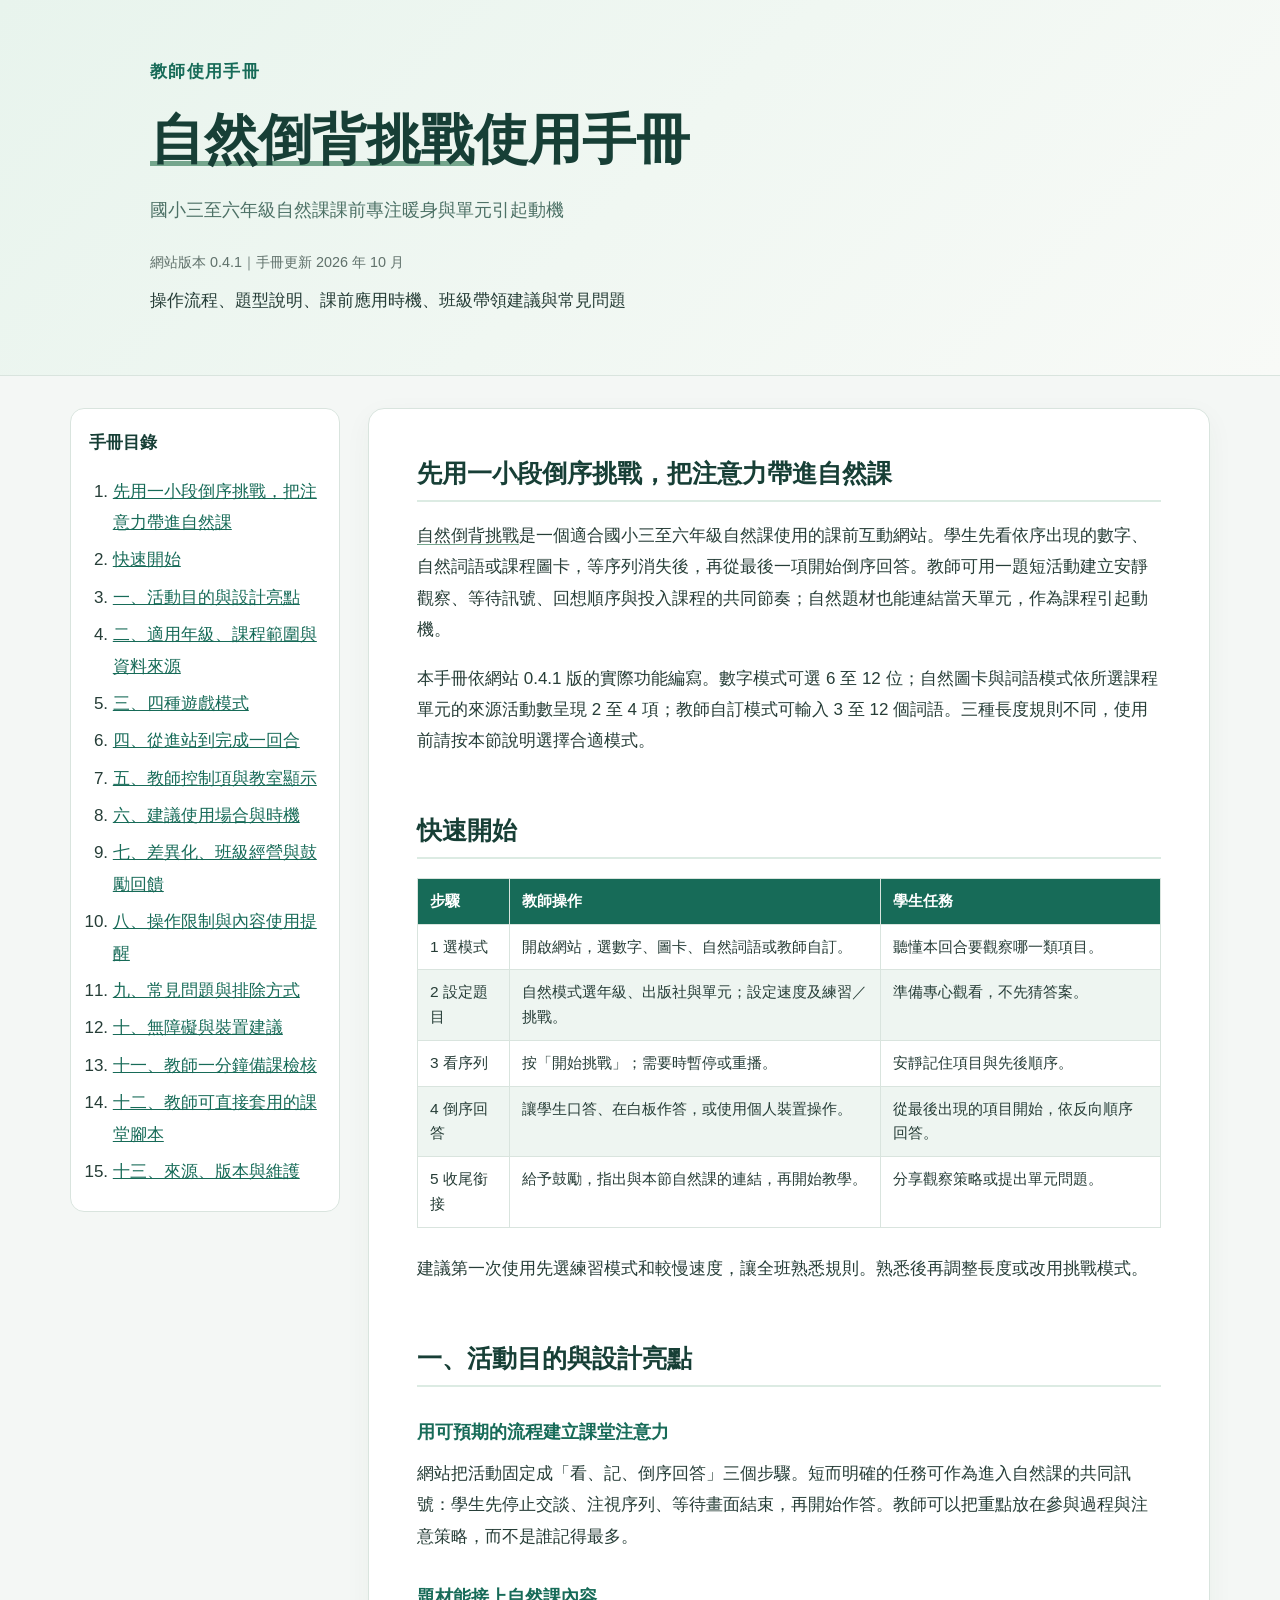
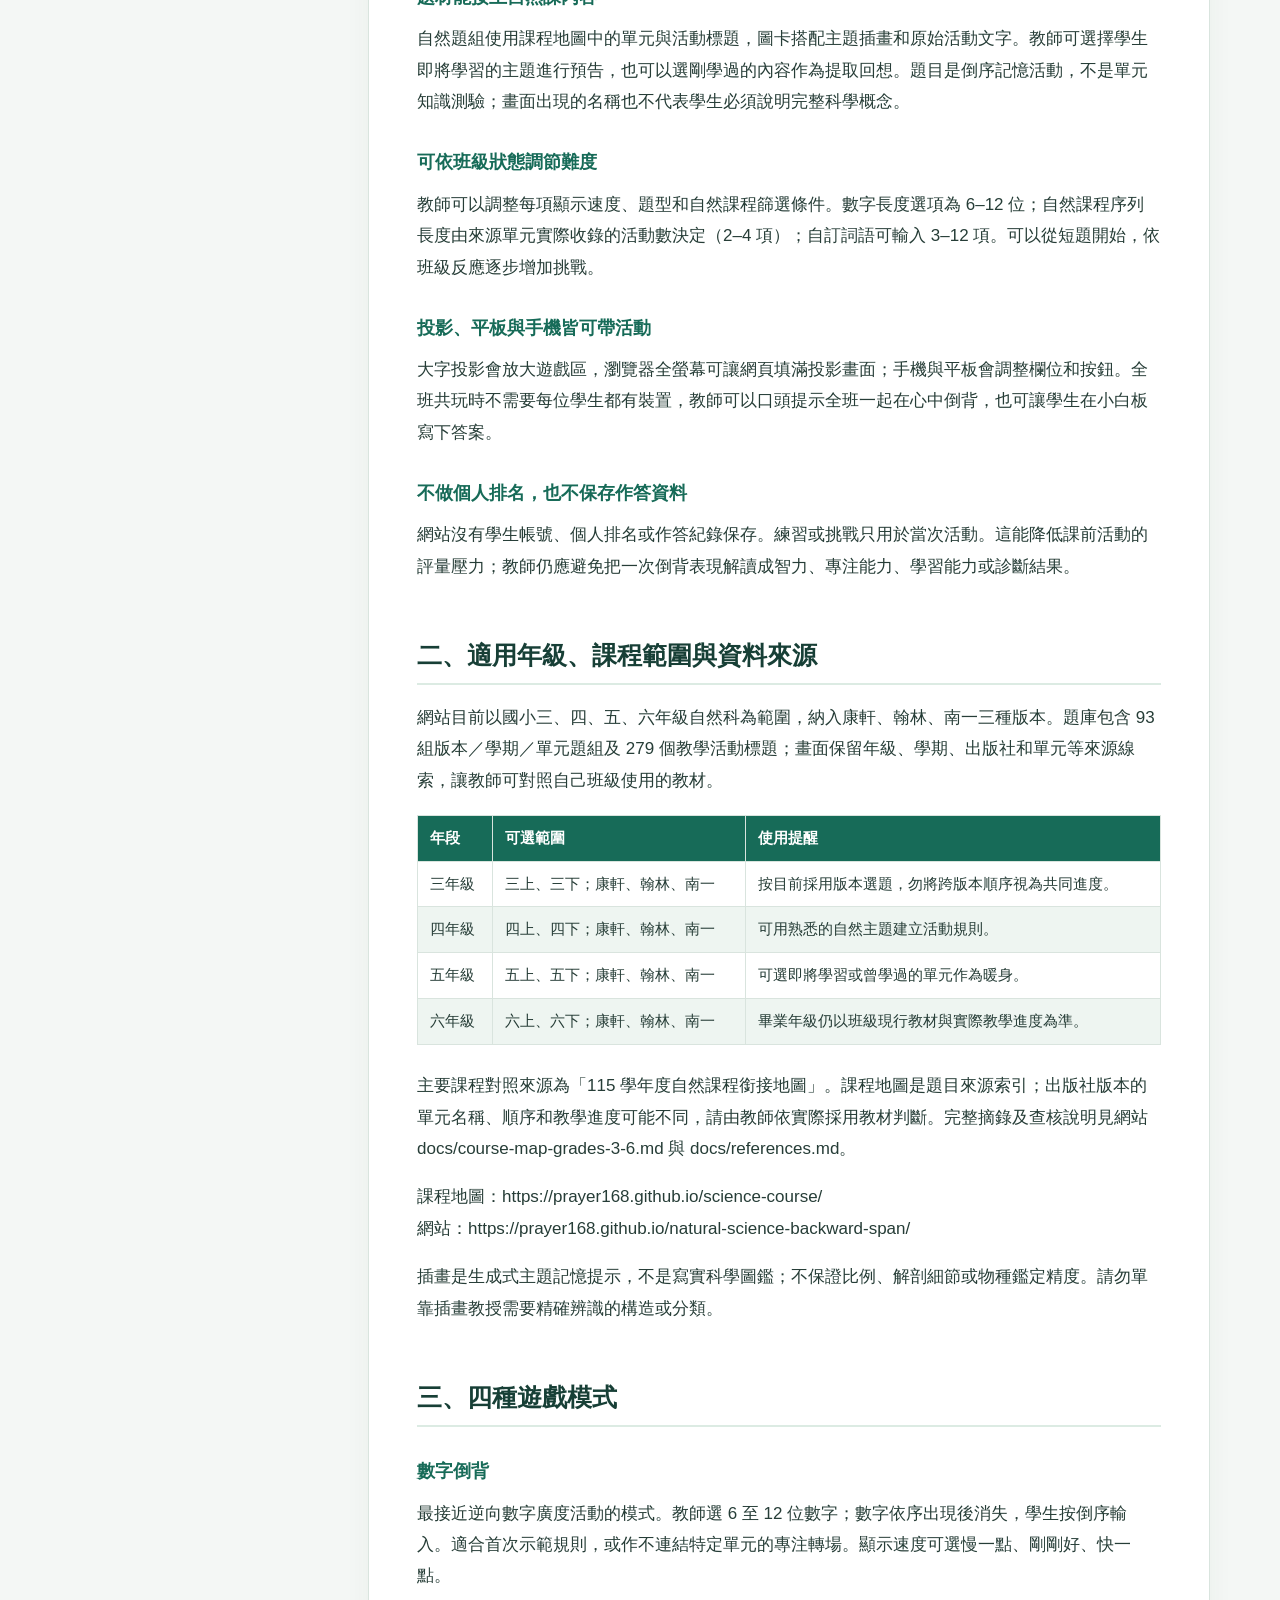
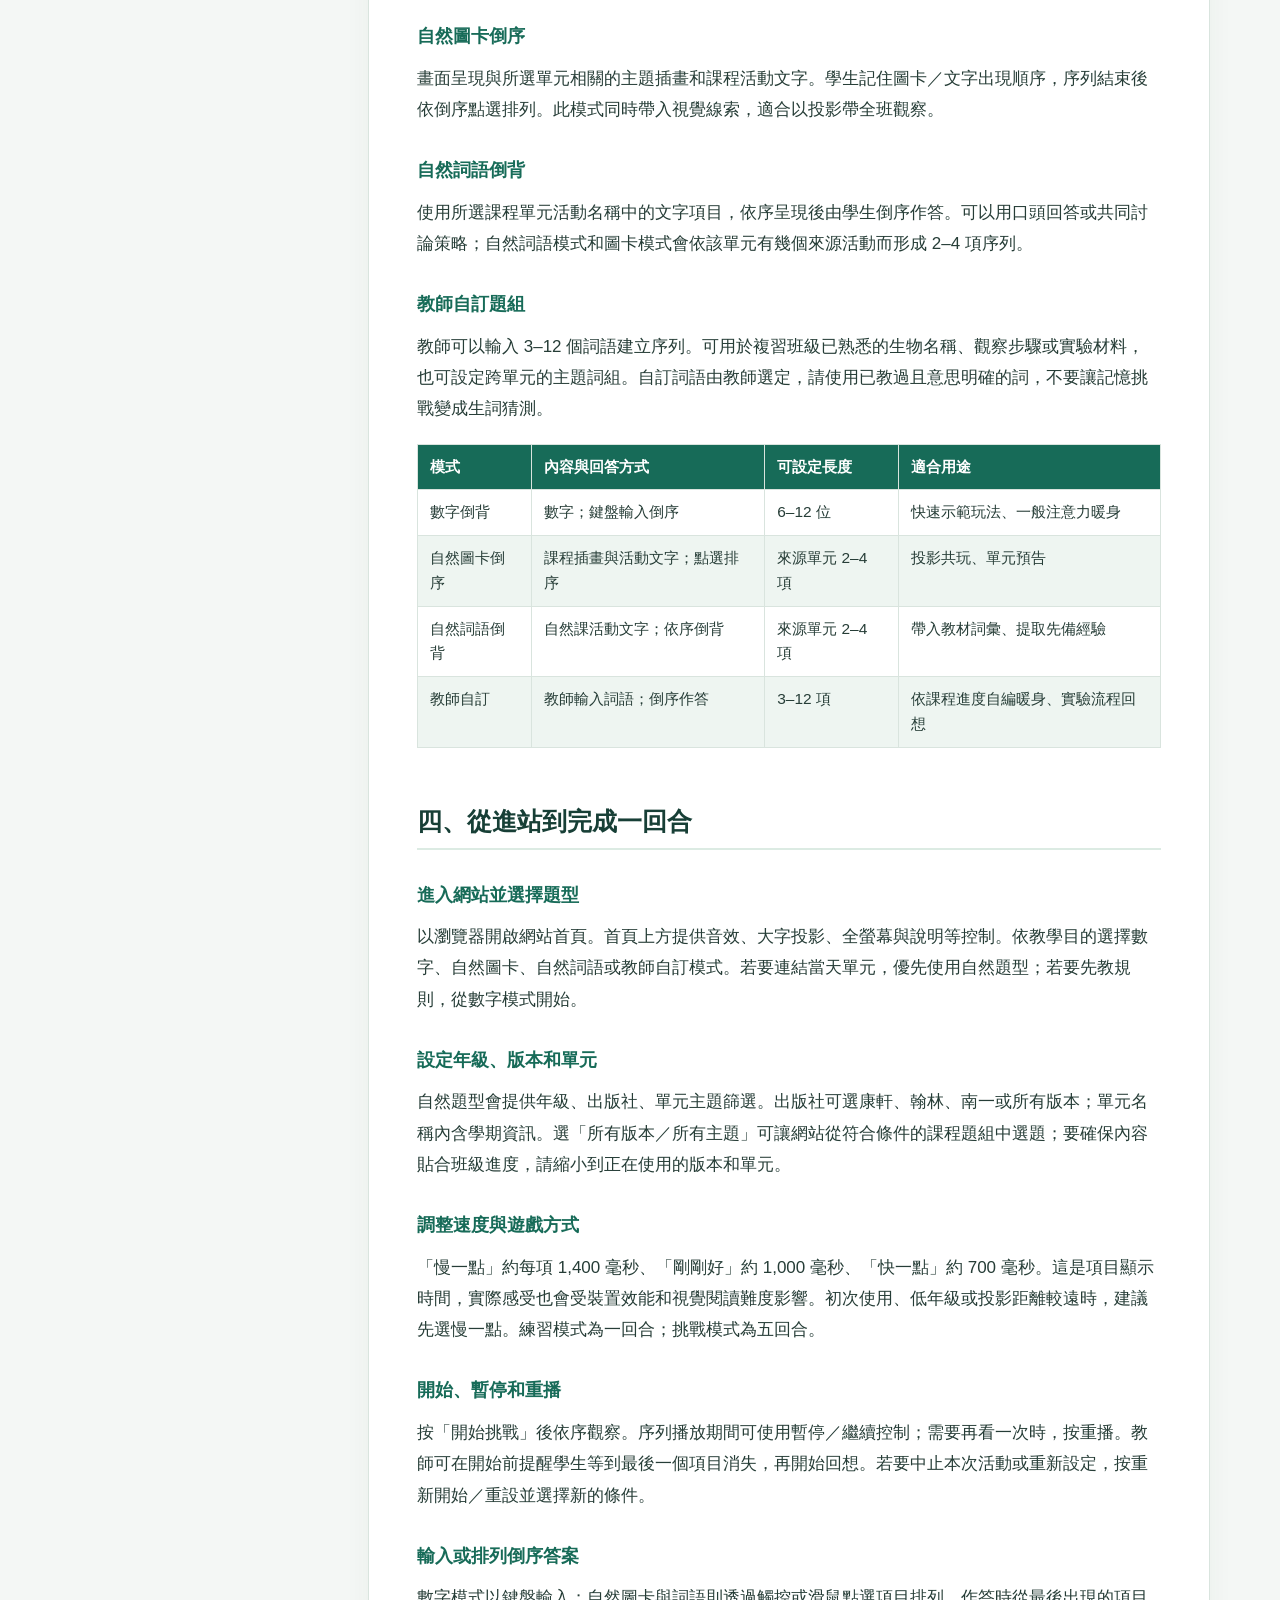
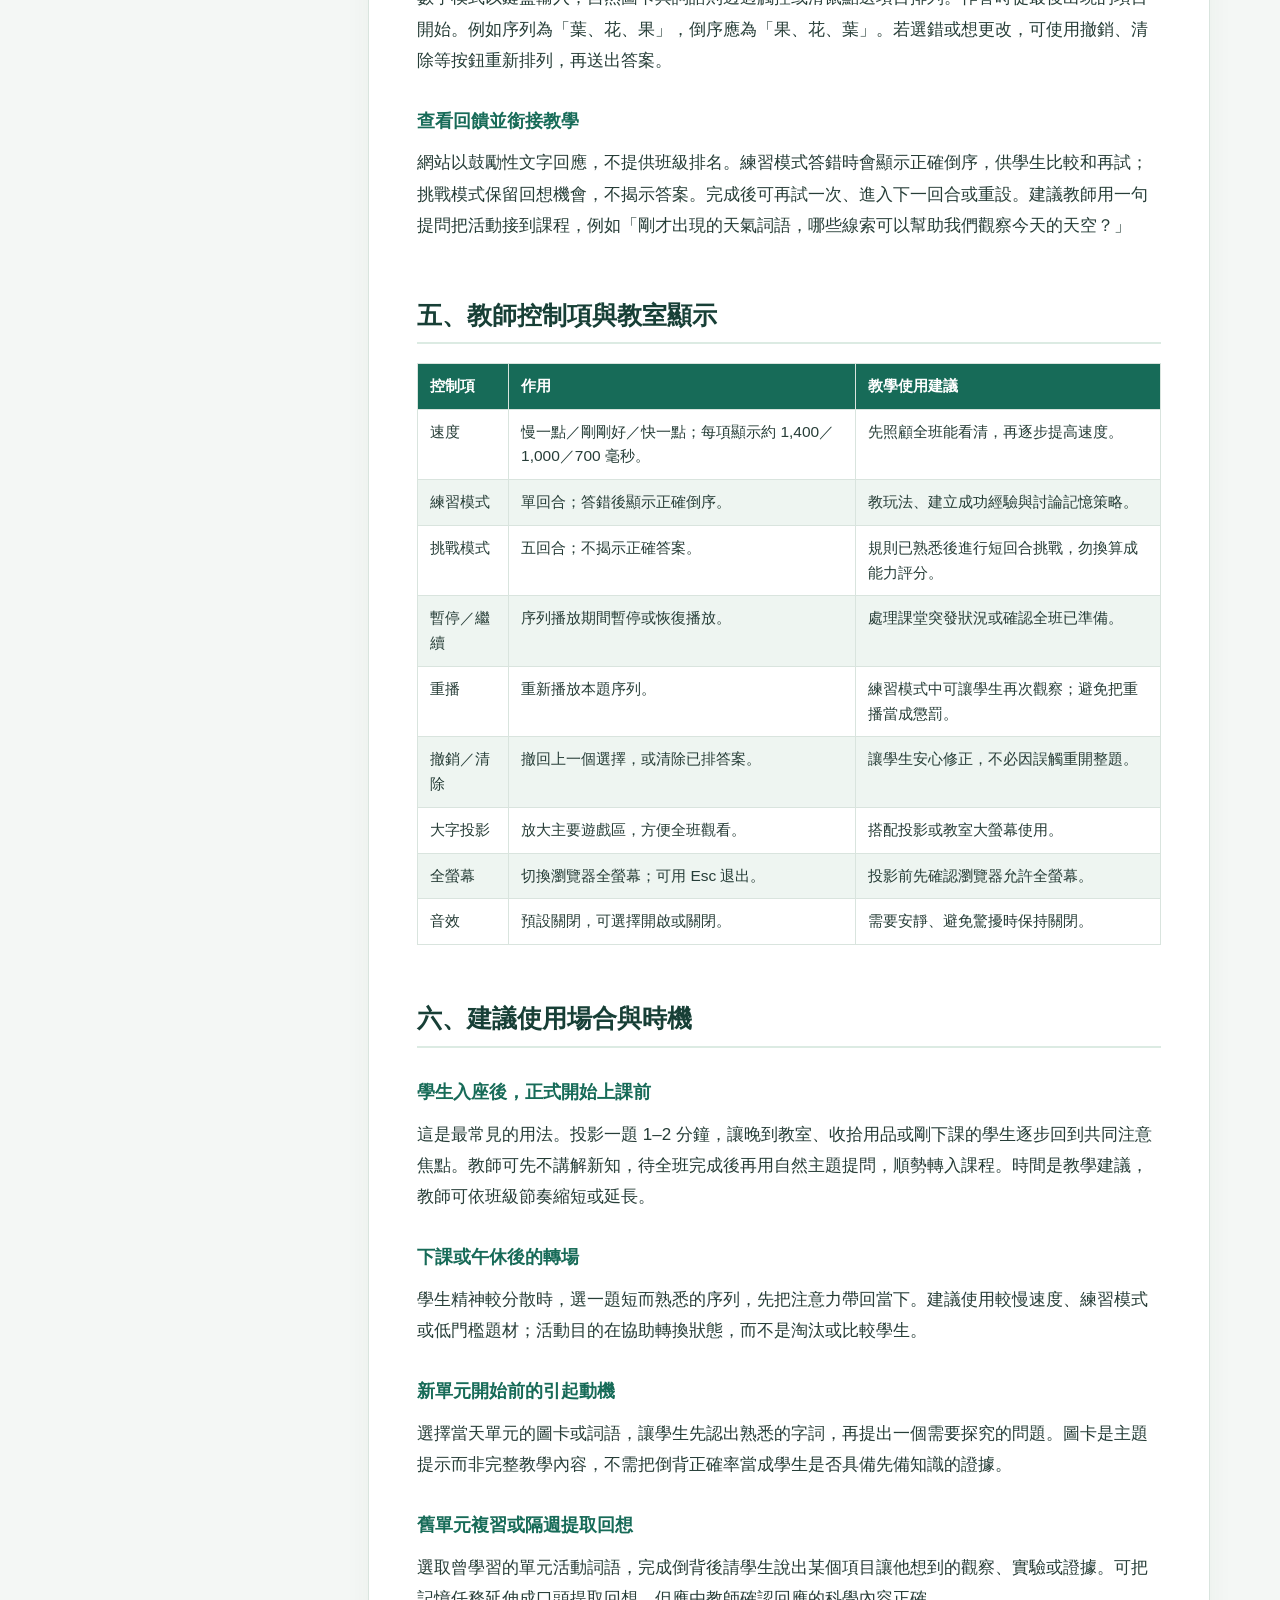
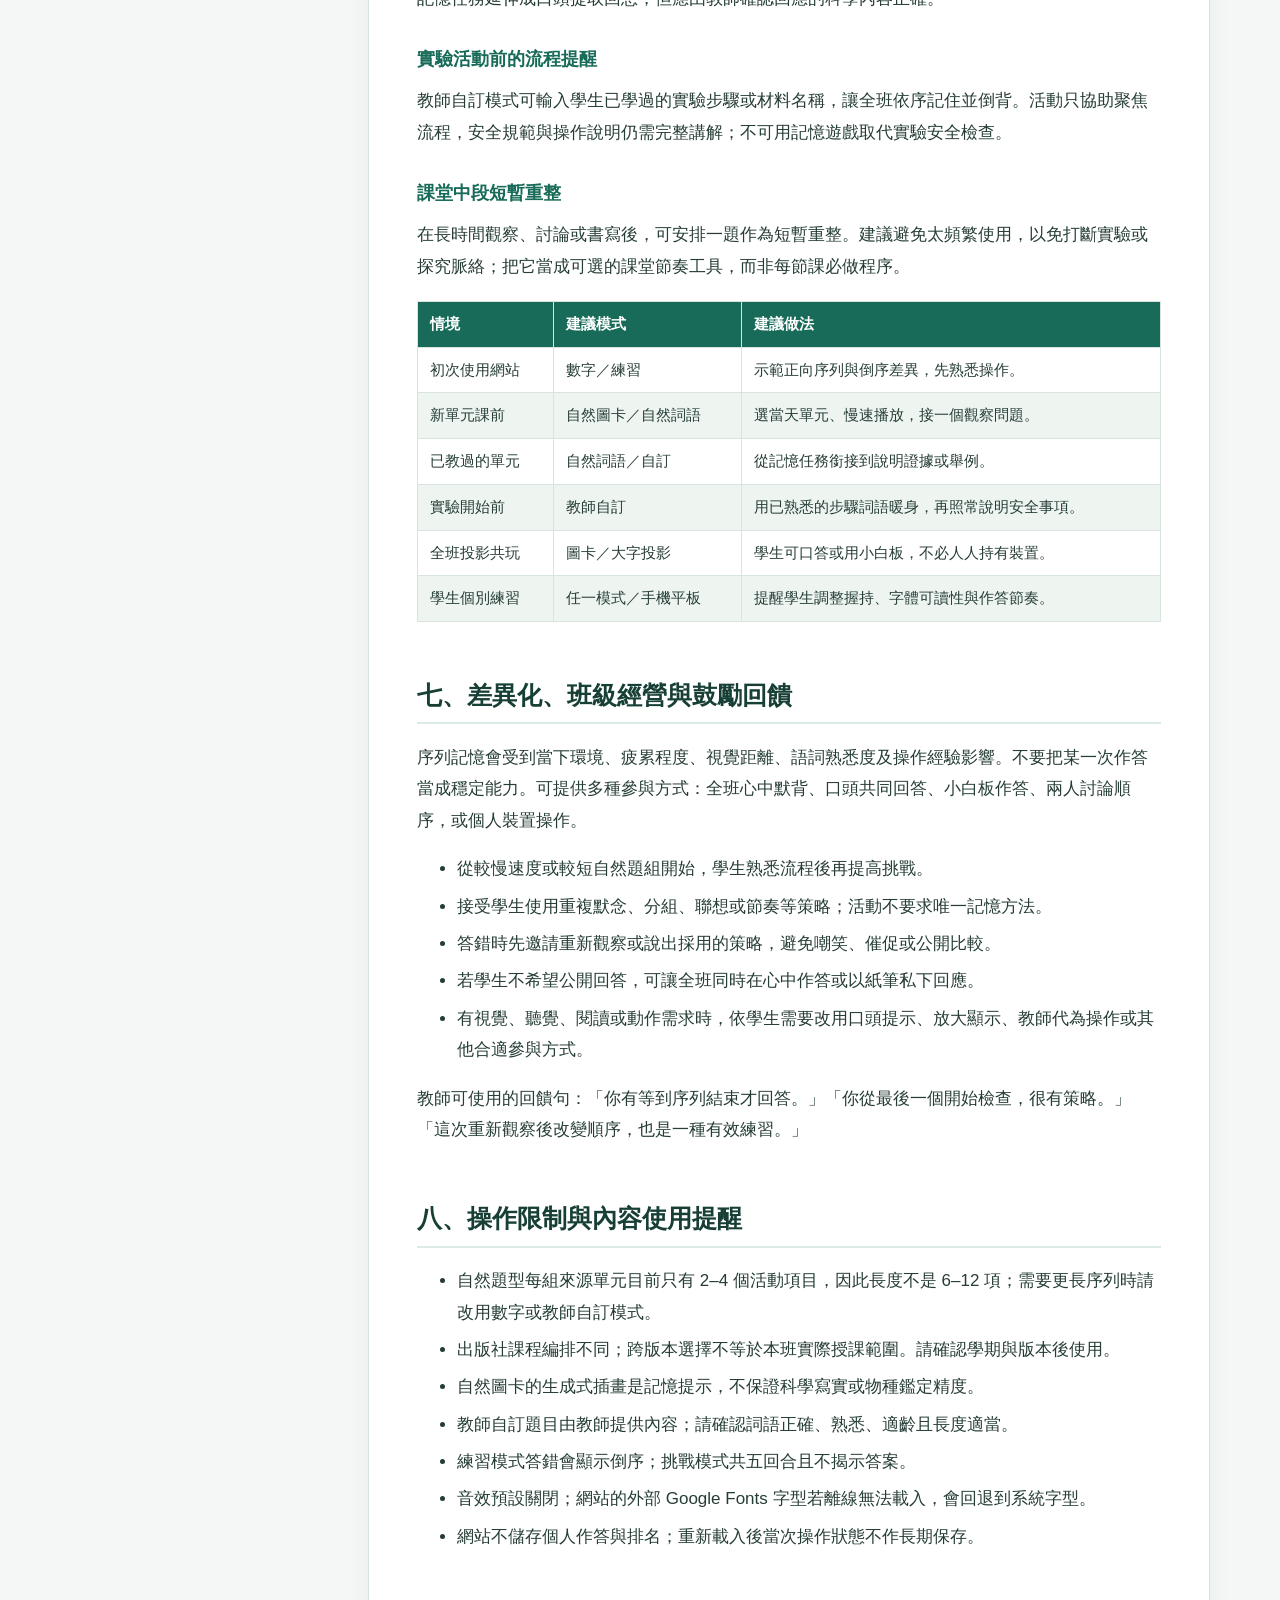
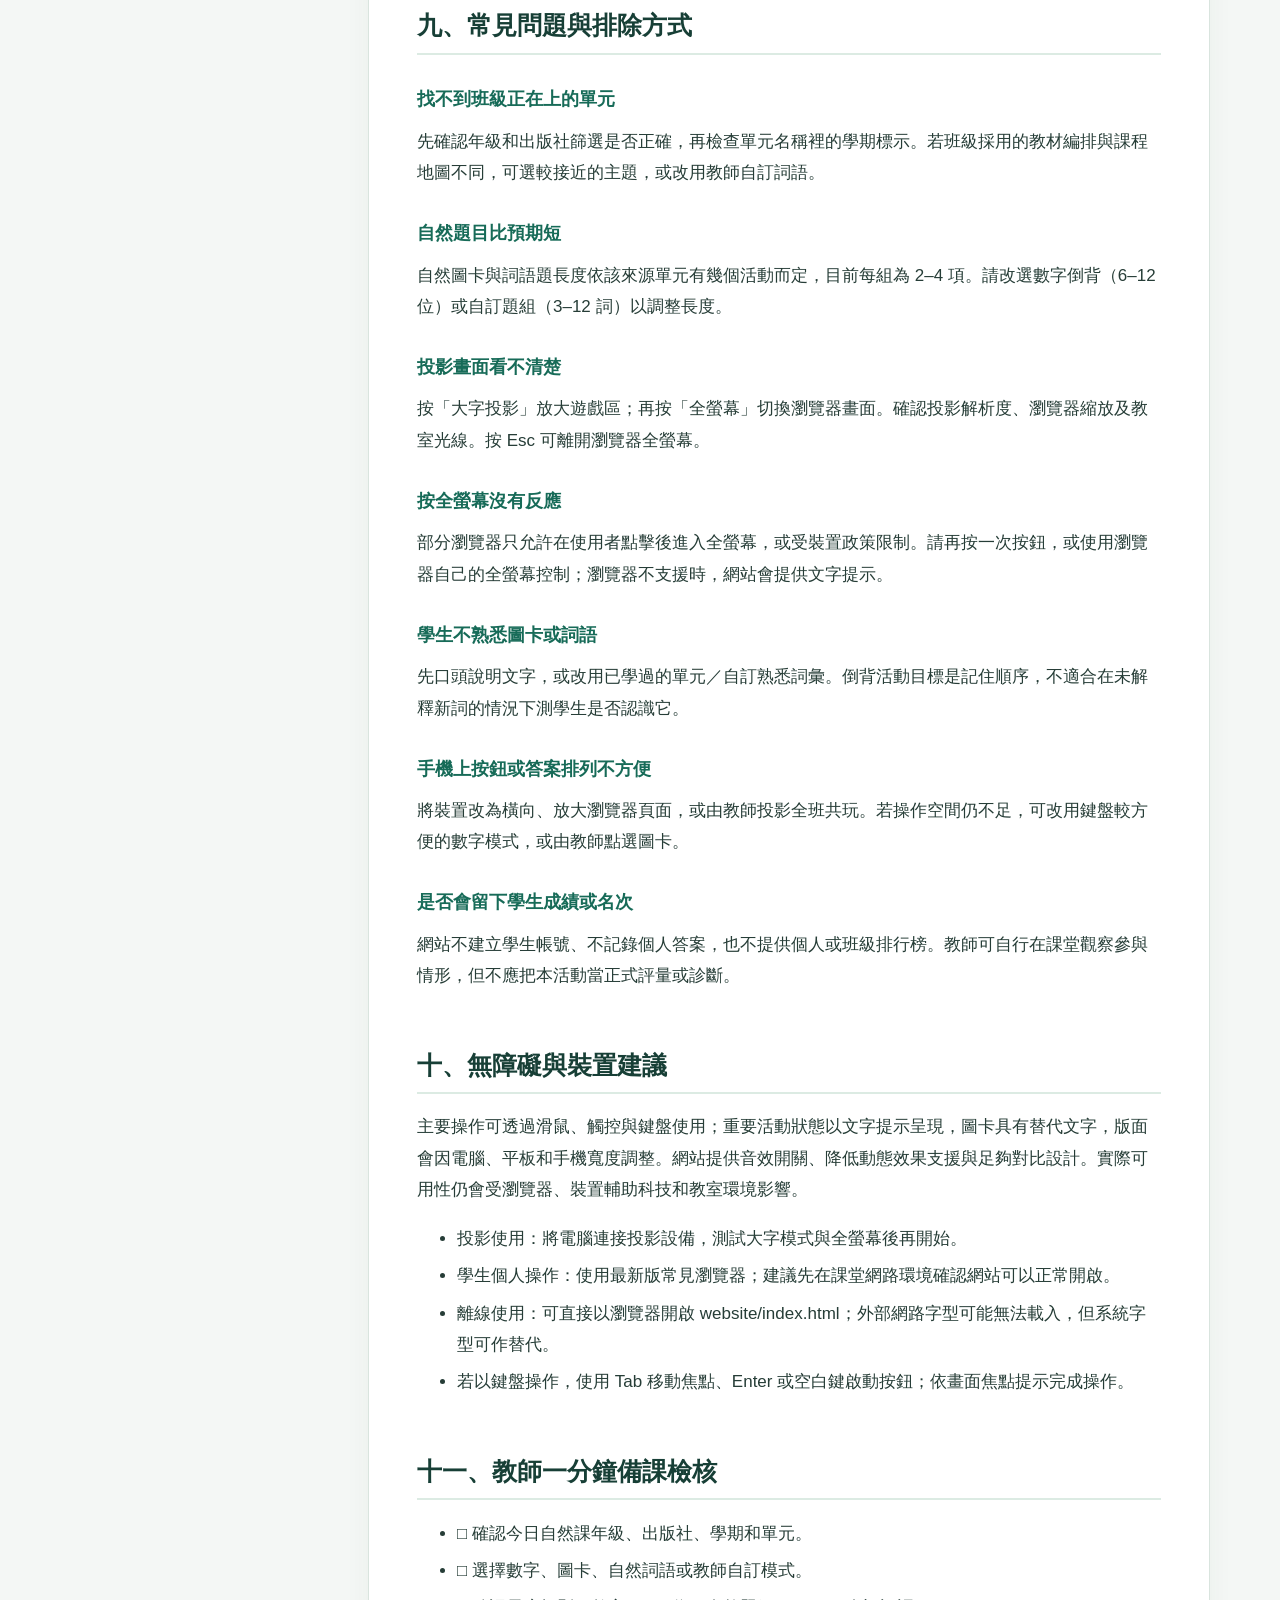
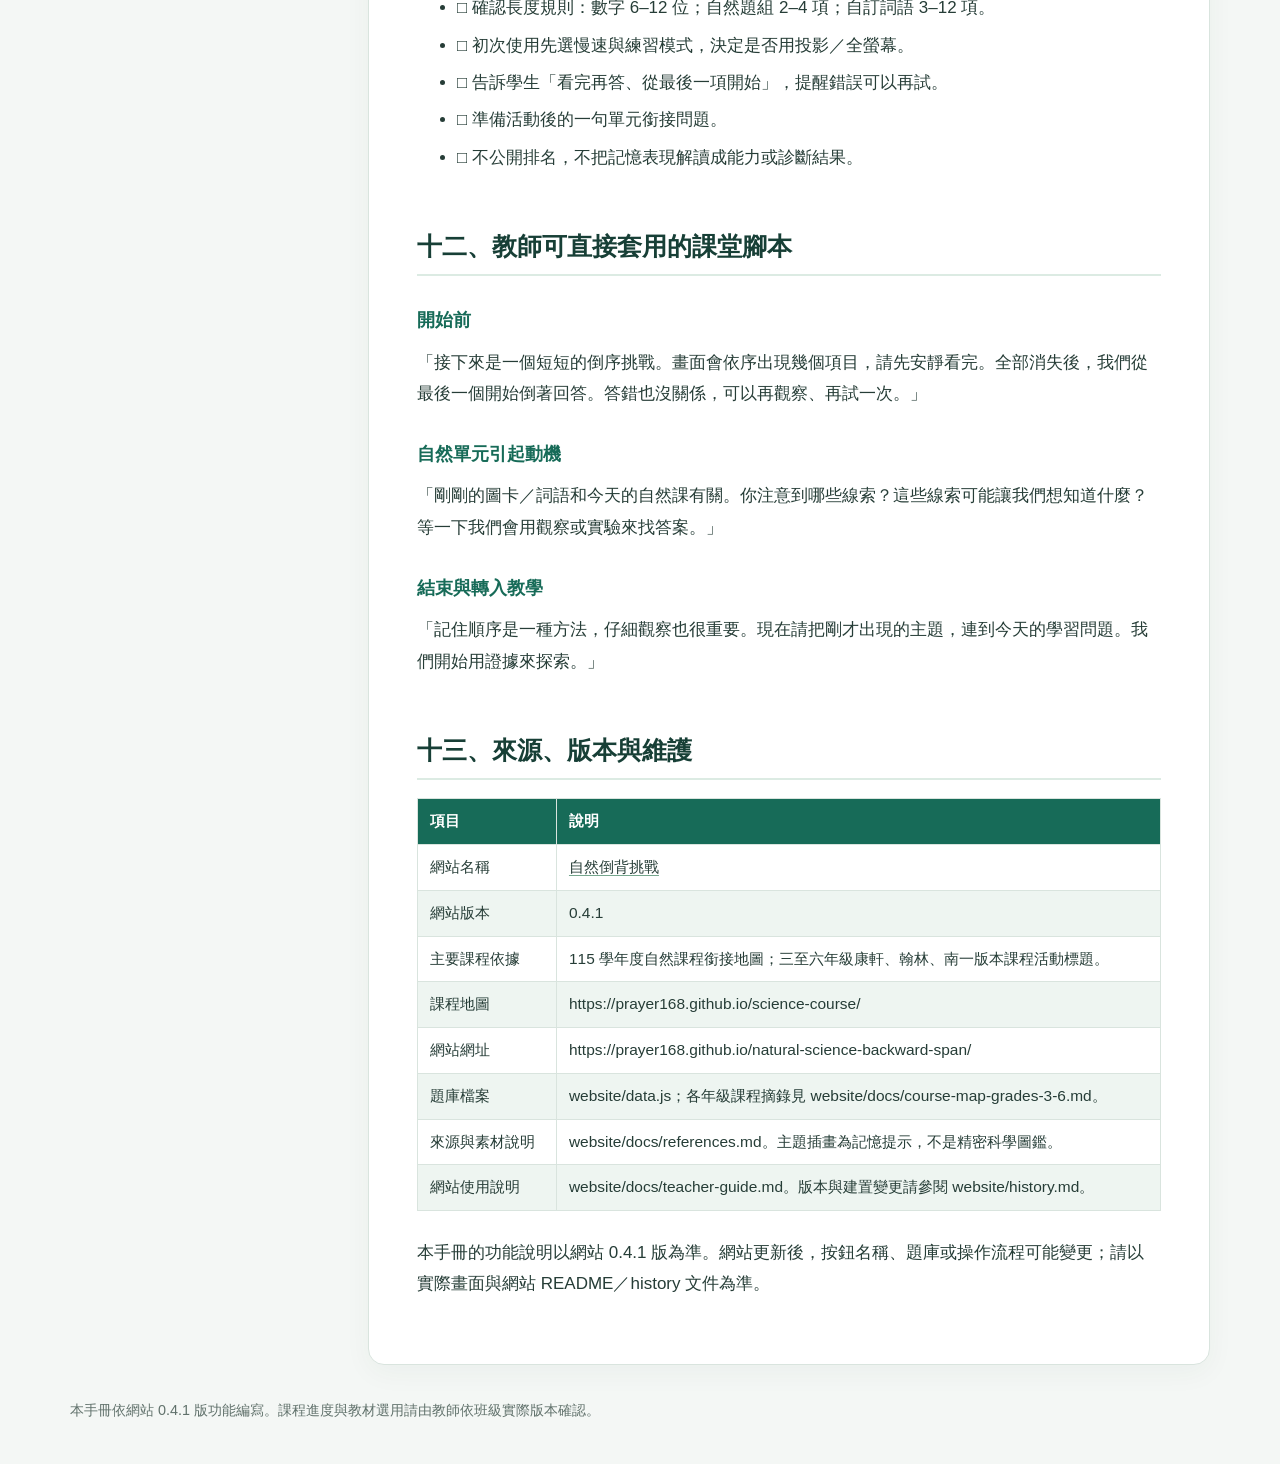
==== commit aedf5d28: "Link site name throughout documentation" ====
--- a/docs/使用手冊.html
+++ b/docs/使用手冊.html
@@ -1,3 +1,3 @@
-<!doctype html><html lang="zh-Hant"><head><meta charset="utf-8"><meta name="viewport" content="width=device-width,initial-scale=1"><meta name="description" content="自然倒背挑戰教師使用手冊，說明國小三至六年級自然課課前暖身、操作方式、教學情境與課程題庫。"><title>自然倒背挑戰使用手冊</title><style>
-:root{--green:#176b58;--deep:#173f36;--mint:#eef5f1;--ink:#263d37;--muted:#60716b;--line:#d9e4de}*{box-sizing:border-box}body{margin:0;background:#f4f7f5;color:var(--ink);font-family:"Noto Sans TC","Microsoft JhengHei",sans-serif;font-size:17px;line-height:1.85}header{background:linear-gradient(135deg,#e8f4ed,#f8faf7);padding:56px 20px 42px;border-bottom:1px solid var(--line)}.hero{max-width:980px;margin:auto}.eyebrow{color:var(--green);font-weight:700;letter-spacing:.08em}h1{font-size:clamp(2rem,5vw,3.4rem);line-height:1.25;color:var(--deep);margin:.35em 0}.subtitle{font-size:1.12rem;color:#4d7166}.version{font-size:.9rem;color:var(--muted);margin-top:22px}.layout{max-width:1180px;margin:32px auto;padding:0 20px;display:grid;grid-template-columns:270px minmax(0,1fr);gap:28px}nav{align-self:start;position:sticky;top:18px;background:white;border:1px solid var(--line);border-radius:14px;padding:18px;max-height:calc(100vh - 36px);overflow:auto}nav strong{color:var(--deep)}nav ol{padding-left:1.4em;margin-bottom:0}nav li{margin:.35em 0}a{color:var(--green)}main{background:#fff;border:1px solid var(--line);border-radius:16px;padding:clamp(22px,4vw,48px);box-shadow:0 8px 28px #173f360b}main h2{font-size:1.55rem;line-height:1.4;color:var(--deep);border-bottom:2px solid #dcebe3;padding-bottom:.35em;margin:2.3em 0 .7em}main h2:first-child{margin-top:0}h3{font-size:1.15rem;color:var(--green);margin:1.5em 0 .35em}p{margin:.55em 0 1em}li{margin:.35em 0}.table-wrap{overflow-x:auto;margin:1.1em 0 1.5em}table{border-collapse:collapse;width:100%;font-size:.91em;line-height:1.6}th,td{border:1px solid var(--line);padding:10px 12px;text-align:left;vertical-align:top}th{background:var(--green);color:#fff;white-space:nowrap}tbody tr:nth-child(even){background:var(--mint)}footer{max-width:1180px;margin:20px auto 40px;padding:0 20px;color:var(--muted);font-size:.9rem}@media(max-width:800px){.layout{display:block}nav{position:static;max-height:none;margin-bottom:18px}body{font-size:16px}}@media print{body{background:white;font-size:11pt}header{padding:20px 0;background:white}.layout{display:block;max-width:none;margin:0;padding:0}nav{position:static;max-height:none;break-after:page;box-shadow:none}main{border:0;box-shadow:none;padding:0}main h2{break-after:avoid}h3{break-after:avoid}table{font-size:9pt}tr{break-inside:avoid}a{color:inherit;text-decoration:none}footer{margin:20px 0;padding:0}}
-</style></head><body><header><div class="hero"><div class="eyebrow">教師使用手冊</div><h1>自然倒背挑戰使用手冊</h1><div class="subtitle">國小三至六年級自然課課前專注暖身與單元引起動機</div><div class="version">網站版本 0.4.1｜手冊更新 2026 年 10 月</div><p>操作流程、題型說明、課前應用時機、班級帶領建議與常見問題</p></div></header><div class="layout"><nav aria-label="手冊目錄"><strong>手冊目錄</strong><ol><li><a href="#section-1">先用一小段倒序挑戰，把注意力帶進自然課</a></li><li><a href="#section-2">快速開始</a></li><li><a href="#section-3">一、活動目的與設計亮點</a></li><li><a href="#section-4">二、適用年級、課程範圍與資料來源</a></li><li><a href="#section-5">三、四種遊戲模式</a></li><li><a href="#section-6">四、從進站到完成一回合</a></li><li><a href="#section-7">五、教師控制項與教室顯示</a></li><li><a href="#section-8">六、建議使用場合與時機</a></li><li><a href="#section-9">七、差異化、班級經營與鼓勵回饋</a></li><li><a href="#section-10">八、操作限制與內容使用提醒</a></li><li><a href="#section-11">九、常見問題與排除方式</a></li><li><a href="#section-12">十、無障礙與裝置建議</a></li><li><a href="#section-13">十一、教師一分鐘備課檢核</a></li><li><a href="#section-14">十二、教師可直接套用的課堂腳本</a></li><li><a href="#section-15">十三、來源、版本與維護</a></li></ol></nav><main><h2 id="section-1">先用一小段倒序挑戰，把注意力帶進自然課</h2><p>自然倒背挑戰是一個適合國小三至六年級自然課使用的課前互動網站。學生先看依序出現的數字、自然詞語或課程圖卡，等序列消失後，再從最後一項開始倒序回答。教師可用一題短活動建立安靜觀察、等待訊號、回想順序與投入課程的共同節奏；自然題材也能連結當天單元，作為課程引起動機。</p><p>本手冊依網站 0.4.1 版的實際功能編寫。數字模式可選 6 至 12 位；自然圖卡與詞語模式依所選課程單元的來源活動數呈現 2 至 4 項；教師自訂模式可輸入 3 至 12 個詞語。三種長度規則不同，使用前請按本節說明選擇合適模式。</p><h2 id="section-2">快速開始</h2><div class="table-wrap"><table><thead><tr><th>步驟</th><th>教師操作</th><th>學生任務</th></tr></thead><tbody><tr><td>1 選模式</td><td>開啟網站，選數字、圖卡、自然詞語或教師自訂。</td><td>聽懂本回合要觀察哪一類項目。</td></tr><tr><td>2 設定題目</td><td>自然模式選年級、出版社與單元；設定速度及練習／挑戰。</td><td>準備專心觀看，不先猜答案。</td></tr><tr><td>3 看序列</td><td>按「開始挑戰」；需要時暫停或重播。</td><td>安靜記住項目與先後順序。</td></tr><tr><td>4 倒序回答</td><td>讓學生口答、在白板作答，或使用個人裝置操作。</td><td>從最後出現的項目開始，依反向順序回答。</td></tr><tr><td>5 收尾銜接</td><td>給予鼓勵，指出與本節自然課的連結，再開始教學。</td><td>分享觀察策略或提出單元問題。</td></tr></tbody></table></div><p>建議第一次使用先選練習模式和較慢速度，讓全班熟悉規則。熟悉後再調整長度或改用挑戰模式。</p><h2 id="section-3">一、活動目的與設計亮點</h2><h3>用可預期的流程建立課堂注意力</h3><p>網站把活動固定成「看、記、倒序回答」三個步驟。短而明確的任務可作為進入自然課的共同訊號：學生先停止交談、注視序列、等待畫面結束，再開始作答。教師可以把重點放在參與過程與注意策略，而不是誰記得最多。</p><h3>題材能接上自然課內容</h3><p>自然題組使用課程地圖中的單元與活動標題，圖卡搭配主題插畫和原始活動文字。教師可選擇學生即將學習的主題進行預告，也可以選剛學過的內容作為提取回想。題目是倒序記憶活動，不是單元知識測驗；畫面出現的名稱也不代表學生必須說明完整科學概念。</p><h3>可依班級狀態調節難度</h3><p>教師可以調整每項顯示速度、題型和自然課程篩選條件。數字長度選項為 6–12 位；自然課程序列長度由來源單元實際收錄的活動數決定（2–4 項）；自訂詞語可輸入 3–12 項。可以從短題開始，依班級反應逐步增加挑戰。</p><h3>投影、平板與手機皆可帶活動</h3><p>大字投影會放大遊戲區，瀏覽器全螢幕可讓網頁填滿投影畫面；手機與平板會調整欄位和按鈕。全班共玩時不需要每位學生都有裝置，教師可以口頭提示全班一起在心中倒背，也可讓學生在小白板寫下答案。</p><h3>不做個人排名，也不保存作答資料</h3><p>網站沒有學生帳號、個人排名或作答紀錄保存。練習或挑戰只用於當次活動。這能降低課前活動的評量壓力；教師仍應避免把一次倒背表現解讀成智力、專注能力、學習能力或診斷結果。</p><h2 id="section-4">二、適用年級、課程範圍與資料來源</h2><p>網站目前以國小三、四、五、六年級自然科為範圍，納入康軒、翰林、南一三種版本。題庫包含 93 組版本／學期／單元題組及 279 個教學活動標題；畫面保留年級、學期、出版社和單元等來源線索，讓教師可對照自己班級使用的教材。</p><div class="table-wrap"><table><thead><tr><th>年段</th><th>可選範圍</th><th>使用提醒</th></tr></thead><tbody><tr><td>三年級</td><td>三上、三下；康軒、翰林、南一</td><td>按目前採用版本選題，勿將跨版本順序視為共同進度。</td></tr><tr><td>四年級</td><td>四上、四下；康軒、翰林、南一</td><td>可用熟悉的自然主題建立活動規則。</td></tr><tr><td>五年級</td><td>五上、五下；康軒、翰林、南一</td><td>可選即將學習或曾學過的單元作為暖身。</td></tr><tr><td>六年級</td><td>六上、六下；康軒、翰林、南一</td><td>畢業年級仍以班級現行教材與實際教學進度為準。</td></tr></tbody></table></div><p>主要課程對照來源為「115 學年度自然課程銜接地圖」。課程地圖是題目來源索引；出版社版本的單元名稱、順序和教學進度可能不同，請由教師依實際採用教材判斷。完整摘錄及查核說明見網站 docs/course-map-grades-3-6.md 與 docs/references.md。</p><p>課程地圖：https://prayer168.github.io/science-course/<br>網站：https://prayer168.github.io/natural-science-backward-span/</p><p>插畫是生成式主題記憶提示，不是寫實科學圖鑑；不保證比例、解剖細節或物種鑑定精度。請勿單靠插畫教授需要精確辨識的構造或分類。</p><h2 id="section-5">三、四種遊戲模式</h2><h3>數字倒背</h3><p>最接近逆向數字廣度活動的模式。教師選 6 至 12 位數字；數字依序出現後消失，學生按倒序輸入。適合首次示範規則，或作不連結特定單元的專注轉場。顯示速度可選慢一點、剛剛好、快一點。</p><h3>自然圖卡倒序</h3><p>畫面呈現與所選單元相關的主題插畫和課程活動文字。學生記住圖卡／文字出現順序，序列結束後依倒序點選排列。此模式同時帶入視覺線索，適合以投影帶全班觀察。</p><h3>自然詞語倒背</h3><p>使用所選課程單元活動名稱中的文字項目，依序呈現後由學生倒序作答。可以用口頭回答或共同討論策略；自然詞語模式和圖卡模式會依該單元有幾個來源活動而形成 2–4 項序列。</p><h3>教師自訂題組</h3><p>教師可以輸入 3–12 個詞語建立序列。可用於複習班級已熟悉的生物名稱、觀察步驟或實驗材料，也可設定跨單元的主題詞組。自訂詞語由教師選定，請使用已教過且意思明確的詞，不要讓記憶挑戰變成生詞猜測。</p><div class="table-wrap"><table><thead><tr><th>模式</th><th>內容與回答方式</th><th>可設定長度</th><th>適合用途</th></tr></thead><tbody><tr><td>數字倒背</td><td>數字；鍵盤輸入倒序</td><td>6–12 位</td><td>快速示範玩法、一般注意力暖身</td></tr><tr><td>自然圖卡倒序</td><td>課程插畫與活動文字；點選排序</td><td>來源單元 2–4 項</td><td>投影共玩、單元預告</td></tr><tr><td>自然詞語倒背</td><td>自然課活動文字；依序倒背</td><td>來源單元 2–4 項</td><td>帶入教材詞彙、提取先備經驗</td></tr><tr><td>教師自訂</td><td>教師輸入詞語；倒序作答</td><td>3–12 項</td><td>依課程進度自編暖身、實驗流程回想</td></tr></tbody></table></div><h2 id="section-6">四、從進站到完成一回合</h2><h3>進入網站並選擇題型</h3><p>以瀏覽器開啟網站首頁。首頁上方提供音效、大字投影、全螢幕與說明等控制。依教學目的選擇數字、自然圖卡、自然詞語或教師自訂模式。若要連結當天單元，優先使用自然題型；若要先教規則，從數字模式開始。</p><h3>設定年級、版本和單元</h3><p>自然題型會提供年級、出版社、單元主題篩選。出版社可選康軒、翰林、南一或所有版本；單元名稱內含學期資訊。選「所有版本／所有主題」可讓網站從符合條件的課程題組中選題；要確保內容貼合班級進度，請縮小到正在使用的版本和單元。</p><h3>調整速度與遊戲方式</h3><p>「慢一點」約每項 1,400 毫秒、「剛剛好」約 1,000 毫秒、「快一點」約 700 毫秒。這是項目顯示時間，實際感受也會受裝置效能和視覺閱讀難度影響。初次使用、低年級或投影距離較遠時，建議先選慢一點。練習模式為一回合；挑戰模式為五回合。</p><h3>開始、暫停和重播</h3><p>按「開始挑戰」後依序觀察。序列播放期間可使用暫停／繼續控制；需要再看一次時，按重播。教師可在開始前提醒學生等到最後一個項目消失，再開始回想。若要中止本次活動或重新設定，按重新開始／重設並選擇新的條件。</p><h3>輸入或排列倒序答案</h3><p>數字模式以鍵盤輸入；自然圖卡與詞語則透過觸控或滑鼠點選項目排列。作答時從最後出現的項目開始。例如序列為「葉、花、果」，倒序應為「果、花、葉」。若選錯或想更改，可使用撤銷、清除等按鈕重新排列，再送出答案。</p><h3>查看回饋並銜接教學</h3><p>網站以鼓勵性文字回應，不提供班級排名。練習模式答錯時會顯示正確倒序，供學生比較和再試；挑戰模式保留回想機會，不揭示答案。完成後可再試一次、進入下一回合或重設。建議教師用一句提問把活動接到課程，例如「剛才出現的天氣詞語，哪些線索可以幫助我們觀察今天的天空？」</p><h2 id="section-7">五、教師控制項與教室顯示</h2><div class="table-wrap"><table><thead><tr><th>控制項</th><th>作用</th><th>教學使用建議</th></tr></thead><tbody><tr><td>速度</td><td>慢一點／剛剛好／快一點；每項顯示約 1,400／1,000／700 毫秒。</td><td>先照顧全班能看清，再逐步提高速度。</td></tr><tr><td>練習模式</td><td>單回合；答錯後顯示正確倒序。</td><td>教玩法、建立成功經驗與討論記憶策略。</td></tr><tr><td>挑戰模式</td><td>五回合；不揭示正確答案。</td><td>規則已熟悉後進行短回合挑戰，勿換算成能力評分。</td></tr><tr><td>暫停／繼續</td><td>序列播放期間暫停或恢復播放。</td><td>處理課堂突發狀況或確認全班已準備。</td></tr><tr><td>重播</td><td>重新播放本題序列。</td><td>練習模式中可讓學生再次觀察；避免把重播當成懲罰。</td></tr><tr><td>撤銷／清除</td><td>撤回上一個選擇，或清除已排答案。</td><td>讓學生安心修正，不必因誤觸重開整題。</td></tr><tr><td>大字投影</td><td>放大主要遊戲區，方便全班觀看。</td><td>搭配投影或教室大螢幕使用。</td></tr><tr><td>全螢幕</td><td>切換瀏覽器全螢幕；可用 Esc 退出。</td><td>投影前先確認瀏覽器允許全螢幕。</td></tr><tr><td>音效</td><td>預設關閉，可選擇開啟或關閉。</td><td>需要安靜、避免驚擾時保持關閉。</td></tr></tbody></table></div><h2 id="section-8">六、建議使用場合與時機</h2><h3>學生入座後，正式開始上課前</h3><p>這是最常見的用法。投影一題 1–2 分鐘，讓晚到教室、收拾用品或剛下課的學生逐步回到共同注意焦點。教師可先不講解新知，待全班完成後再用自然主題提問，順勢轉入課程。時間是教學建議，教師可依班級節奏縮短或延長。</p><h3>下課或午休後的轉場</h3><p>學生精神較分散時，選一題短而熟悉的序列，先把注意力帶回當下。建議使用較慢速度、練習模式或低門檻題材；活動目的在協助轉換狀態，而不是淘汰或比較學生。</p><h3>新單元開始前的引起動機</h3><p>選擇當天單元的圖卡或詞語，讓學生先認出熟悉的字詞，再提出一個需要探究的問題。圖卡是主題提示而非完整教學內容，不需把倒背正確率當成學生是否具備先備知識的證據。</p><h3>舊單元複習或隔週提取回想</h3><p>選取曾學習的單元活動詞語，完成倒背後請學生說出某個項目讓他想到的觀察、實驗或證據。可把記憶任務延伸成口頭提取回想，但應由教師確認回應的科學內容正確。</p><h3>實驗活動前的流程提醒</h3><p>教師自訂模式可輸入學生已學過的實驗步驟或材料名稱，讓全班依序記住並倒背。活動只協助聚焦流程，安全規範與操作說明仍需完整講解；不可用記憶遊戲取代實驗安全檢查。</p><h3>課堂中段短暫重整</h3><p>在長時間觀察、討論或書寫後，可安排一題作為短暫重整。建議避免太頻繁使用，以免打斷實驗或探究脈絡；把它當成可選的課堂節奏工具，而非每節課必做程序。</p><div class="table-wrap"><table><thead><tr><th>情境</th><th>建議模式</th><th>建議做法</th></tr></thead><tbody><tr><td>初次使用網站</td><td>數字／練習</td><td>示範正向序列與倒序差異，先熟悉操作。</td></tr><tr><td>新單元課前</td><td>自然圖卡／自然詞語</td><td>選當天單元、慢速播放，接一個觀察問題。</td></tr><tr><td>已教過的單元</td><td>自然詞語／自訂</td><td>從記憶任務銜接到說明證據或舉例。</td></tr><tr><td>實驗開始前</td><td>教師自訂</td><td>用已熟悉的步驟詞語暖身，再照常說明安全事項。</td></tr><tr><td>全班投影共玩</td><td>圖卡／大字投影</td><td>學生可口答或用小白板，不必人人持有裝置。</td></tr><tr><td>學生個別練習</td><td>任一模式／手機平板</td><td>提醒學生調整握持、字體可讀性與作答節奏。</td></tr></tbody></table></div><h2 id="section-9">七、差異化、班級經營與鼓勵回饋</h2><p>序列記憶會受到當下環境、疲累程度、視覺距離、語詞熟悉度及操作經驗影響。不要把某一次作答當成穩定能力。可提供多種參與方式：全班心中默背、口頭共同回答、小白板作答、兩人討論順序，或個人裝置操作。</p><ul><li>從較慢速度或較短自然題組開始，學生熟悉流程後再提高挑戰。</li><li>接受學生使用重複默念、分組、聯想或節奏等策略；活動不要求唯一記憶方法。</li><li>答錯時先邀請重新觀察或說出採用的策略，避免嘲笑、催促或公開比較。</li><li>若學生不希望公開回答，可讓全班同時在心中作答或以紙筆私下回應。</li><li>有視覺、聽覺、閱讀或動作需求時，依學生需要改用口頭提示、放大顯示、教師代為操作或其他合適參與方式。</li></ul><p>教師可使用的回饋句：「你有等到序列結束才回答。」「你從最後一個開始檢查，很有策略。」「這次重新觀察後改變順序，也是一種有效練習。」</p><h2 id="section-10">八、操作限制與內容使用提醒</h2><ul><li>自然題型每組來源單元目前只有 2–4 個活動項目，因此長度不是 6–12 項；需要更長序列時請改用數字或教師自訂模式。</li><li>出版社課程編排不同；跨版本選擇不等於本班實際授課範圍。請確認學期與版本後使用。</li><li>自然圖卡的生成式插畫是記憶提示，不保證科學寫實或物種鑑定精度。</li><li>教師自訂題目由教師提供內容；請確認詞語正確、熟悉、適齡且長度適當。</li><li>練習模式答錯會顯示倒序；挑戰模式共五回合且不揭示答案。</li><li>音效預設關閉；網站的外部 Google Fonts 字型若離線無法載入，會回退到系統字型。</li><li>網站不儲存個人作答與排名；重新載入後當次操作狀態不作長期保存。</li></ul><h2 id="section-11">九、常見問題與排除方式</h2><h3>找不到班級正在上的單元</h3><p>先確認年級和出版社篩選是否正確，再檢查單元名稱裡的學期標示。若班級採用的教材編排與課程地圖不同，可選較接近的主題，或改用教師自訂詞語。</p><h3>自然題目比預期短</h3><p>自然圖卡與詞語題長度依該來源單元有幾個活動而定，目前每組為 2–4 項。請改選數字倒背（6–12 位）或自訂題組（3–12 詞）以調整長度。</p><h3>投影畫面看不清楚</h3><p>按「大字投影」放大遊戲區；再按「全螢幕」切換瀏覽器畫面。確認投影解析度、瀏覽器縮放及教室光線。按 Esc 可離開瀏覽器全螢幕。</p><h3>按全螢幕沒有反應</h3><p>部分瀏覽器只允許在使用者點擊後進入全螢幕，或受裝置政策限制。請再按一次按鈕，或使用瀏覽器自己的全螢幕控制；瀏覽器不支援時，網站會提供文字提示。</p><h3>學生不熟悉圖卡或詞語</h3><p>先口頭說明文字，或改用已學過的單元／自訂熟悉詞彙。倒背活動目標是記住順序，不適合在未解釋新詞的情況下測學生是否認識它。</p><h3>手機上按鈕或答案排列不方便</h3><p>將裝置改為橫向、放大瀏覽器頁面，或由教師投影全班共玩。若操作空間仍不足，可改用鍵盤較方便的數字模式，或由教師點選圖卡。</p><h3>是否會留下學生成績或名次</h3><p>網站不建立學生帳號、不記錄個人答案，也不提供個人或班級排行榜。教師可自行在課堂觀察參與情形，但不應把本活動當正式評量或診斷。</p><h2 id="section-12">十、無障礙與裝置建議</h2><p>主要操作可透過滑鼠、觸控與鍵盤使用；重要活動狀態以文字提示呈現，圖卡具有替代文字，版面會因電腦、平板和手機寬度調整。網站提供音效開關、降低動態效果支援與足夠對比設計。實際可用性仍會受瀏覽器、裝置輔助科技和教室環境影響。</p><ul><li>投影使用：將電腦連接投影設備，測試大字模式與全螢幕後再開始。</li><li>學生個人操作：使用最新版常見瀏覽器；建議先在課堂網路環境確認網站可以正常開啟。</li><li>離線使用：可直接以瀏覽器開啟 website/index.html；外部網路字型可能無法載入，但系統字型可作替代。</li><li>若以鍵盤操作，使用 Tab 移動焦點、Enter 或空白鍵啟動按鈕；依畫面焦點提示完成操作。</li></ul><h2 id="section-13">十一、教師一分鐘備課檢核</h2><ul><li>□ 確認今日自然課年級、出版社、學期和單元。</li><li>□ 選擇數字、圖卡、自然詞語或教師自訂模式。</li><li>□ 確認長度規則：數字 6–12 位；自然題組 2–4 項；自訂詞語 3–12 項。</li><li>□ 初次使用先選慢速與練習模式，決定是否用投影／全螢幕。</li><li>□ 告訴學生「看完再答、從最後一項開始」，提醒錯誤可以再試。</li><li>□ 準備活動後的一句單元銜接問題。</li><li>□ 不公開排名，不把記憶表現解讀成能力或診斷結果。</li></ul><h2 id="section-14">十二、教師可直接套用的課堂腳本</h2><h3>開始前</h3><p>「接下來是一個短短的倒序挑戰。畫面會依序出現幾個項目，請先安靜看完。全部消失後，我們從最後一個開始倒著回答。答錯也沒關係，可以再觀察、再試一次。」</p><h3>自然單元引起動機</h3><p>「剛剛的圖卡／詞語和今天的自然課有關。你注意到哪些線索？這些線索可能讓我們想知道什麼？等一下我們會用觀察或實驗來找答案。」</p><h3>結束與轉入教學</h3><p>「記住順序是一種方法，仔細觀察也很重要。現在請把剛才出現的主題，連到今天的學習問題。我們開始用證據來探索。」</p><h2 id="section-15">十三、來源、版本與維護</h2><div class="table-wrap"><table><thead><tr><th>項目</th><th>說明</th></tr></thead><tbody><tr><td>網站名稱</td><td>自然倒背挑戰</td></tr><tr><td>網站版本</td><td>0.4.1</td></tr><tr><td>主要課程依據</td><td>115 學年度自然課程銜接地圖；三至六年級康軒、翰林、南一版本課程活動標題。</td></tr><tr><td>課程地圖</td><td>https://prayer168.github.io/science-course/</td></tr><tr><td>網站網址</td><td>https://prayer168.github.io/natural-science-backward-span/</td></tr><tr><td>題庫檔案</td><td>website/data.js；各年級課程摘錄見 website/docs/course-map-grades-3-6.md。</td></tr><tr><td>來源與素材說明</td><td>website/docs/references.md。主題插畫為記憶提示，不是精密科學圖鑑。</td></tr><tr><td>網站使用說明</td><td>website/docs/teacher-guide.md。版本與建置變更請參閱 website/history.md。</td></tr></tbody></table></div><p>本手冊的功能說明以網站 0.4.1 版為準。網站更新後，按鈕名稱、題庫或操作流程可能變更；請以實際畫面與網站 README／history 文件為準。</p></main></div><footer>本手冊依網站 0.4.1 版功能編寫。課程進度與教材選用請由教師依班級實際版本確認。</footer></body></html>+<!doctype html><html lang="zh-Hant"><head><meta charset="utf-8"><meta name="viewport" content="width=device-width,initial-scale=1"><meta name="description" content="國小三至六年級自然課課前暖身教師指南，說明操作方式、教學情境與課程題庫。"><title>教師使用手冊｜自然課課前暖身</title><style>
+:root{--green:#176b58;--deep:#173f36;--mint:#eef5f1;--ink:#263d37;--muted:#60716b;--line:#d9e4de}*{box-sizing:border-box}body{margin:0;background:#f4f7f5;color:var(--ink);font-family:"Noto Sans TC","Microsoft JhengHei",sans-serif;font-size:17px;line-height:1.85}header{background:linear-gradient(135deg,#e8f4ed,#f8faf7);padding:56px 20px 42px;border-bottom:1px solid var(--line)}.hero{max-width:980px;margin:auto}.eyebrow{color:var(--green);font-weight:700;letter-spacing:.08em}h1{font-size:clamp(2rem,5vw,3.4rem);line-height:1.25;color:var(--deep);margin:.35em 0}.subtitle{font-size:1.12rem;color:#4d7166}.version{font-size:.9rem;color:var(--muted);margin-top:22px}.layout{max-width:1180px;margin:32px auto;padding:0 20px;display:grid;grid-template-columns:270px minmax(0,1fr);gap:28px}nav{align-self:start;position:sticky;top:18px;background:white;border:1px solid var(--line);border-radius:14px;padding:18px;max-height:calc(100vh - 36px);overflow:auto}nav strong{color:var(--deep)}nav ol{padding-left:1.4em;margin-bottom:0}nav li{margin:.35em 0}a{color:var(--green)}.site-name-link{color:inherit;text-decoration:underline;text-decoration-color:#75a68d;text-underline-offset:3px}main{background:#fff;border:1px solid var(--line);border-radius:16px;padding:clamp(22px,4vw,48px);box-shadow:0 8px 28px #173f360b}main h2{font-size:1.55rem;line-height:1.4;color:var(--deep);border-bottom:2px solid #dcebe3;padding-bottom:.35em;margin:2.3em 0 .7em}main h2:first-child{margin-top:0}h3{font-size:1.15rem;color:var(--green);margin:1.5em 0 .35em}p{margin:.55em 0 1em}li{margin:.35em 0}.table-wrap{overflow-x:auto;margin:1.1em 0 1.5em}table{border-collapse:collapse;width:100%;font-size:.91em;line-height:1.6}th,td{border:1px solid var(--line);padding:10px 12px;text-align:left;vertical-align:top}th{background:var(--green);color:#fff;white-space:nowrap}tbody tr:nth-child(even){background:var(--mint)}footer{max-width:1180px;margin:20px auto 40px;padding:0 20px;color:var(--muted);font-size:.9rem}@media(max-width:800px){.layout{display:block}nav{position:static;max-height:none;margin-bottom:18px}body{font-size:16px}}@media print{body{background:white;font-size:11pt}header{padding:20px 0;background:white}.layout{display:block;max-width:none;margin:0;padding:0}nav{position:static;max-height:none;break-after:page;box-shadow:none}main{border:0;box-shadow:none;padding:0}main h2{break-after:avoid}h3{break-after:avoid}table{font-size:9pt}tr{break-inside:avoid}a{color:inherit;text-decoration:none}footer{margin:20px 0;padding:0}}
+</style></head><body><header><div class="hero"><div class="eyebrow">教師使用手冊</div><h1><a class="site-name-link" href="https://prayer168.github.io/natural-science-backward-span/">自然倒背挑戰</a>使用手冊</h1><div class="subtitle">國小三至六年級自然課課前專注暖身與單元引起動機</div><div class="version">網站版本 0.4.1｜手冊更新 2026 年 10 月</div><p>操作流程、題型說明、課前應用時機、班級帶領建議與常見問題</p></div></header><div class="layout"><nav aria-label="手冊目錄"><strong>手冊目錄</strong><ol><li><a href="#section-1">先用一小段倒序挑戰，把注意力帶進自然課</a></li><li><a href="#section-2">快速開始</a></li><li><a href="#section-3">一、活動目的與設計亮點</a></li><li><a href="#section-4">二、適用年級、課程範圍與資料來源</a></li><li><a href="#section-5">三、四種遊戲模式</a></li><li><a href="#section-6">四、從進站到完成一回合</a></li><li><a href="#section-7">五、教師控制項與教室顯示</a></li><li><a href="#section-8">六、建議使用場合與時機</a></li><li><a href="#section-9">七、差異化、班級經營與鼓勵回饋</a></li><li><a href="#section-10">八、操作限制與內容使用提醒</a></li><li><a href="#section-11">九、常見問題與排除方式</a></li><li><a href="#section-12">十、無障礙與裝置建議</a></li><li><a href="#section-13">十一、教師一分鐘備課檢核</a></li><li><a href="#section-14">十二、教師可直接套用的課堂腳本</a></li><li><a href="#section-15">十三、來源、版本與維護</a></li></ol></nav><main><h2 id="section-1">先用一小段倒序挑戰，把注意力帶進自然課</h2><p><a class="site-name-link" href="https://prayer168.github.io/natural-science-backward-span/">自然倒背挑戰</a>是一個適合國小三至六年級自然課使用的課前互動網站。學生先看依序出現的數字、自然詞語或課程圖卡，等序列消失後，再從最後一項開始倒序回答。教師可用一題短活動建立安靜觀察、等待訊號、回想順序與投入課程的共同節奏；自然題材也能連結當天單元，作為課程引起動機。</p><p>本手冊依網站 0.4.1 版的實際功能編寫。數字模式可選 6 至 12 位；自然圖卡與詞語模式依所選課程單元的來源活動數呈現 2 至 4 項；教師自訂模式可輸入 3 至 12 個詞語。三種長度規則不同，使用前請按本節說明選擇合適模式。</p><h2 id="section-2">快速開始</h2><div class="table-wrap"><table><thead><tr><th>步驟</th><th>教師操作</th><th>學生任務</th></tr></thead><tbody><tr><td>1 選模式</td><td>開啟網站，選數字、圖卡、自然詞語或教師自訂。</td><td>聽懂本回合要觀察哪一類項目。</td></tr><tr><td>2 設定題目</td><td>自然模式選年級、出版社與單元；設定速度及練習／挑戰。</td><td>準備專心觀看，不先猜答案。</td></tr><tr><td>3 看序列</td><td>按「開始挑戰」；需要時暫停或重播。</td><td>安靜記住項目與先後順序。</td></tr><tr><td>4 倒序回答</td><td>讓學生口答、在白板作答，或使用個人裝置操作。</td><td>從最後出現的項目開始，依反向順序回答。</td></tr><tr><td>5 收尾銜接</td><td>給予鼓勵，指出與本節自然課的連結，再開始教學。</td><td>分享觀察策略或提出單元問題。</td></tr></tbody></table></div><p>建議第一次使用先選練習模式和較慢速度，讓全班熟悉規則。熟悉後再調整長度或改用挑戰模式。</p><h2 id="section-3">一、活動目的與設計亮點</h2><h3>用可預期的流程建立課堂注意力</h3><p>網站把活動固定成「看、記、倒序回答」三個步驟。短而明確的任務可作為進入自然課的共同訊號：學生先停止交談、注視序列、等待畫面結束，再開始作答。教師可以把重點放在參與過程與注意策略，而不是誰記得最多。</p><h3>題材能接上自然課內容</h3><p>自然題組使用課程地圖中的單元與活動標題，圖卡搭配主題插畫和原始活動文字。教師可選擇學生即將學習的主題進行預告，也可以選剛學過的內容作為提取回想。題目是倒序記憶活動，不是單元知識測驗；畫面出現的名稱也不代表學生必須說明完整科學概念。</p><h3>可依班級狀態調節難度</h3><p>教師可以調整每項顯示速度、題型和自然課程篩選條件。數字長度選項為 6–12 位；自然課程序列長度由來源單元實際收錄的活動數決定（2–4 項）；自訂詞語可輸入 3–12 項。可以從短題開始，依班級反應逐步增加挑戰。</p><h3>投影、平板與手機皆可帶活動</h3><p>大字投影會放大遊戲區，瀏覽器全螢幕可讓網頁填滿投影畫面；手機與平板會調整欄位和按鈕。全班共玩時不需要每位學生都有裝置，教師可以口頭提示全班一起在心中倒背，也可讓學生在小白板寫下答案。</p><h3>不做個人排名，也不保存作答資料</h3><p>網站沒有學生帳號、個人排名或作答紀錄保存。練習或挑戰只用於當次活動。這能降低課前活動的評量壓力；教師仍應避免把一次倒背表現解讀成智力、專注能力、學習能力或診斷結果。</p><h2 id="section-4">二、適用年級、課程範圍與資料來源</h2><p>網站目前以國小三、四、五、六年級自然科為範圍，納入康軒、翰林、南一三種版本。題庫包含 93 組版本／學期／單元題組及 279 個教學活動標題；畫面保留年級、學期、出版社和單元等來源線索，讓教師可對照自己班級使用的教材。</p><div class="table-wrap"><table><thead><tr><th>年段</th><th>可選範圍</th><th>使用提醒</th></tr></thead><tbody><tr><td>三年級</td><td>三上、三下；康軒、翰林、南一</td><td>按目前採用版本選題，勿將跨版本順序視為共同進度。</td></tr><tr><td>四年級</td><td>四上、四下；康軒、翰林、南一</td><td>可用熟悉的自然主題建立活動規則。</td></tr><tr><td>五年級</td><td>五上、五下；康軒、翰林、南一</td><td>可選即將學習或曾學過的單元作為暖身。</td></tr><tr><td>六年級</td><td>六上、六下；康軒、翰林、南一</td><td>畢業年級仍以班級現行教材與實際教學進度為準。</td></tr></tbody></table></div><p>主要課程對照來源為「115 學年度自然課程銜接地圖」。課程地圖是題目來源索引；出版社版本的單元名稱、順序和教學進度可能不同，請由教師依實際採用教材判斷。完整摘錄及查核說明見網站 docs/course-map-grades-3-6.md 與 docs/references.md。</p><p>課程地圖：https://prayer168.github.io/science-course/<br>網站：https://prayer168.github.io/natural-science-backward-span/</p><p>插畫是生成式主題記憶提示，不是寫實科學圖鑑；不保證比例、解剖細節或物種鑑定精度。請勿單靠插畫教授需要精確辨識的構造或分類。</p><h2 id="section-5">三、四種遊戲模式</h2><h3>數字倒背</h3><p>最接近逆向數字廣度活動的模式。教師選 6 至 12 位數字；數字依序出現後消失，學生按倒序輸入。適合首次示範規則，或作不連結特定單元的專注轉場。顯示速度可選慢一點、剛剛好、快一點。</p><h3>自然圖卡倒序</h3><p>畫面呈現與所選單元相關的主題插畫和課程活動文字。學生記住圖卡／文字出現順序，序列結束後依倒序點選排列。此模式同時帶入視覺線索，適合以投影帶全班觀察。</p><h3>自然詞語倒背</h3><p>使用所選課程單元活動名稱中的文字項目，依序呈現後由學生倒序作答。可以用口頭回答或共同討論策略；自然詞語模式和圖卡模式會依該單元有幾個來源活動而形成 2–4 項序列。</p><h3>教師自訂題組</h3><p>教師可以輸入 3–12 個詞語建立序列。可用於複習班級已熟悉的生物名稱、觀察步驟或實驗材料，也可設定跨單元的主題詞組。自訂詞語由教師選定，請使用已教過且意思明確的詞，不要讓記憶挑戰變成生詞猜測。</p><div class="table-wrap"><table><thead><tr><th>模式</th><th>內容與回答方式</th><th>可設定長度</th><th>適合用途</th></tr></thead><tbody><tr><td>數字倒背</td><td>數字；鍵盤輸入倒序</td><td>6–12 位</td><td>快速示範玩法、一般注意力暖身</td></tr><tr><td>自然圖卡倒序</td><td>課程插畫與活動文字；點選排序</td><td>來源單元 2–4 項</td><td>投影共玩、單元預告</td></tr><tr><td>自然詞語倒背</td><td>自然課活動文字；依序倒背</td><td>來源單元 2–4 項</td><td>帶入教材詞彙、提取先備經驗</td></tr><tr><td>教師自訂</td><td>教師輸入詞語；倒序作答</td><td>3–12 項</td><td>依課程進度自編暖身、實驗流程回想</td></tr></tbody></table></div><h2 id="section-6">四、從進站到完成一回合</h2><h3>進入網站並選擇題型</h3><p>以瀏覽器開啟網站首頁。首頁上方提供音效、大字投影、全螢幕與說明等控制。依教學目的選擇數字、自然圖卡、自然詞語或教師自訂模式。若要連結當天單元，優先使用自然題型；若要先教規則，從數字模式開始。</p><h3>設定年級、版本和單元</h3><p>自然題型會提供年級、出版社、單元主題篩選。出版社可選康軒、翰林、南一或所有版本；單元名稱內含學期資訊。選「所有版本／所有主題」可讓網站從符合條件的課程題組中選題；要確保內容貼合班級進度，請縮小到正在使用的版本和單元。</p><h3>調整速度與遊戲方式</h3><p>「慢一點」約每項 1,400 毫秒、「剛剛好」約 1,000 毫秒、「快一點」約 700 毫秒。這是項目顯示時間，實際感受也會受裝置效能和視覺閱讀難度影響。初次使用、低年級或投影距離較遠時，建議先選慢一點。練習模式為一回合；挑戰模式為五回合。</p><h3>開始、暫停和重播</h3><p>按「開始挑戰」後依序觀察。序列播放期間可使用暫停／繼續控制；需要再看一次時，按重播。教師可在開始前提醒學生等到最後一個項目消失，再開始回想。若要中止本次活動或重新設定，按重新開始／重設並選擇新的條件。</p><h3>輸入或排列倒序答案</h3><p>數字模式以鍵盤輸入；自然圖卡與詞語則透過觸控或滑鼠點選項目排列。作答時從最後出現的項目開始。例如序列為「葉、花、果」，倒序應為「果、花、葉」。若選錯或想更改，可使用撤銷、清除等按鈕重新排列，再送出答案。</p><h3>查看回饋並銜接教學</h3><p>網站以鼓勵性文字回應，不提供班級排名。練習模式答錯時會顯示正確倒序，供學生比較和再試；挑戰模式保留回想機會，不揭示答案。完成後可再試一次、進入下一回合或重設。建議教師用一句提問把活動接到課程，例如「剛才出現的天氣詞語，哪些線索可以幫助我們觀察今天的天空？」</p><h2 id="section-7">五、教師控制項與教室顯示</h2><div class="table-wrap"><table><thead><tr><th>控制項</th><th>作用</th><th>教學使用建議</th></tr></thead><tbody><tr><td>速度</td><td>慢一點／剛剛好／快一點；每項顯示約 1,400／1,000／700 毫秒。</td><td>先照顧全班能看清，再逐步提高速度。</td></tr><tr><td>練習模式</td><td>單回合；答錯後顯示正確倒序。</td><td>教玩法、建立成功經驗與討論記憶策略。</td></tr><tr><td>挑戰模式</td><td>五回合；不揭示正確答案。</td><td>規則已熟悉後進行短回合挑戰，勿換算成能力評分。</td></tr><tr><td>暫停／繼續</td><td>序列播放期間暫停或恢復播放。</td><td>處理課堂突發狀況或確認全班已準備。</td></tr><tr><td>重播</td><td>重新播放本題序列。</td><td>練習模式中可讓學生再次觀察；避免把重播當成懲罰。</td></tr><tr><td>撤銷／清除</td><td>撤回上一個選擇，或清除已排答案。</td><td>讓學生安心修正，不必因誤觸重開整題。</td></tr><tr><td>大字投影</td><td>放大主要遊戲區，方便全班觀看。</td><td>搭配投影或教室大螢幕使用。</td></tr><tr><td>全螢幕</td><td>切換瀏覽器全螢幕；可用 Esc 退出。</td><td>投影前先確認瀏覽器允許全螢幕。</td></tr><tr><td>音效</td><td>預設關閉，可選擇開啟或關閉。</td><td>需要安靜、避免驚擾時保持關閉。</td></tr></tbody></table></div><h2 id="section-8">六、建議使用場合與時機</h2><h3>學生入座後，正式開始上課前</h3><p>這是最常見的用法。投影一題 1–2 分鐘，讓晚到教室、收拾用品或剛下課的學生逐步回到共同注意焦點。教師可先不講解新知，待全班完成後再用自然主題提問，順勢轉入課程。時間是教學建議，教師可依班級節奏縮短或延長。</p><h3>下課或午休後的轉場</h3><p>學生精神較分散時，選一題短而熟悉的序列，先把注意力帶回當下。建議使用較慢速度、練習模式或低門檻題材；活動目的在協助轉換狀態，而不是淘汰或比較學生。</p><h3>新單元開始前的引起動機</h3><p>選擇當天單元的圖卡或詞語，讓學生先認出熟悉的字詞，再提出一個需要探究的問題。圖卡是主題提示而非完整教學內容，不需把倒背正確率當成學生是否具備先備知識的證據。</p><h3>舊單元複習或隔週提取回想</h3><p>選取曾學習的單元活動詞語，完成倒背後請學生說出某個項目讓他想到的觀察、實驗或證據。可把記憶任務延伸成口頭提取回想，但應由教師確認回應的科學內容正確。</p><h3>實驗活動前的流程提醒</h3><p>教師自訂模式可輸入學生已學過的實驗步驟或材料名稱，讓全班依序記住並倒背。活動只協助聚焦流程，安全規範與操作說明仍需完整講解；不可用記憶遊戲取代實驗安全檢查。</p><h3>課堂中段短暫重整</h3><p>在長時間觀察、討論或書寫後，可安排一題作為短暫重整。建議避免太頻繁使用，以免打斷實驗或探究脈絡；把它當成可選的課堂節奏工具，而非每節課必做程序。</p><div class="table-wrap"><table><thead><tr><th>情境</th><th>建議模式</th><th>建議做法</th></tr></thead><tbody><tr><td>初次使用網站</td><td>數字／練習</td><td>示範正向序列與倒序差異，先熟悉操作。</td></tr><tr><td>新單元課前</td><td>自然圖卡／自然詞語</td><td>選當天單元、慢速播放，接一個觀察問題。</td></tr><tr><td>已教過的單元</td><td>自然詞語／自訂</td><td>從記憶任務銜接到說明證據或舉例。</td></tr><tr><td>實驗開始前</td><td>教師自訂</td><td>用已熟悉的步驟詞語暖身，再照常說明安全事項。</td></tr><tr><td>全班投影共玩</td><td>圖卡／大字投影</td><td>學生可口答或用小白板，不必人人持有裝置。</td></tr><tr><td>學生個別練習</td><td>任一模式／手機平板</td><td>提醒學生調整握持、字體可讀性與作答節奏。</td></tr></tbody></table></div><h2 id="section-9">七、差異化、班級經營與鼓勵回饋</h2><p>序列記憶會受到當下環境、疲累程度、視覺距離、語詞熟悉度及操作經驗影響。不要把某一次作答當成穩定能力。可提供多種參與方式：全班心中默背、口頭共同回答、小白板作答、兩人討論順序，或個人裝置操作。</p><ul><li>從較慢速度或較短自然題組開始，學生熟悉流程後再提高挑戰。</li><li>接受學生使用重複默念、分組、聯想或節奏等策略；活動不要求唯一記憶方法。</li><li>答錯時先邀請重新觀察或說出採用的策略，避免嘲笑、催促或公開比較。</li><li>若學生不希望公開回答，可讓全班同時在心中作答或以紙筆私下回應。</li><li>有視覺、聽覺、閱讀或動作需求時，依學生需要改用口頭提示、放大顯示、教師代為操作或其他合適參與方式。</li></ul><p>教師可使用的回饋句：「你有等到序列結束才回答。」「你從最後一個開始檢查，很有策略。」「這次重新觀察後改變順序，也是一種有效練習。」</p><h2 id="section-10">八、操作限制與內容使用提醒</h2><ul><li>自然題型每組來源單元目前只有 2–4 個活動項目，因此長度不是 6–12 項；需要更長序列時請改用數字或教師自訂模式。</li><li>出版社課程編排不同；跨版本選擇不等於本班實際授課範圍。請確認學期與版本後使用。</li><li>自然圖卡的生成式插畫是記憶提示，不保證科學寫實或物種鑑定精度。</li><li>教師自訂題目由教師提供內容；請確認詞語正確、熟悉、適齡且長度適當。</li><li>練習模式答錯會顯示倒序；挑戰模式共五回合且不揭示答案。</li><li>音效預設關閉；網站的外部 Google Fonts 字型若離線無法載入，會回退到系統字型。</li><li>網站不儲存個人作答與排名；重新載入後當次操作狀態不作長期保存。</li></ul><h2 id="section-11">九、常見問題與排除方式</h2><h3>找不到班級正在上的單元</h3><p>先確認年級和出版社篩選是否正確，再檢查單元名稱裡的學期標示。若班級採用的教材編排與課程地圖不同，可選較接近的主題，或改用教師自訂詞語。</p><h3>自然題目比預期短</h3><p>自然圖卡與詞語題長度依該來源單元有幾個活動而定，目前每組為 2–4 項。請改選數字倒背（6–12 位）或自訂題組（3–12 詞）以調整長度。</p><h3>投影畫面看不清楚</h3><p>按「大字投影」放大遊戲區；再按「全螢幕」切換瀏覽器畫面。確認投影解析度、瀏覽器縮放及教室光線。按 Esc 可離開瀏覽器全螢幕。</p><h3>按全螢幕沒有反應</h3><p>部分瀏覽器只允許在使用者點擊後進入全螢幕，或受裝置政策限制。請再按一次按鈕，或使用瀏覽器自己的全螢幕控制；瀏覽器不支援時，網站會提供文字提示。</p><h3>學生不熟悉圖卡或詞語</h3><p>先口頭說明文字，或改用已學過的單元／自訂熟悉詞彙。倒背活動目標是記住順序，不適合在未解釋新詞的情況下測學生是否認識它。</p><h3>手機上按鈕或答案排列不方便</h3><p>將裝置改為橫向、放大瀏覽器頁面，或由教師投影全班共玩。若操作空間仍不足，可改用鍵盤較方便的數字模式，或由教師點選圖卡。</p><h3>是否會留下學生成績或名次</h3><p>網站不建立學生帳號、不記錄個人答案，也不提供個人或班級排行榜。教師可自行在課堂觀察參與情形，但不應把本活動當正式評量或診斷。</p><h2 id="section-12">十、無障礙與裝置建議</h2><p>主要操作可透過滑鼠、觸控與鍵盤使用；重要活動狀態以文字提示呈現，圖卡具有替代文字，版面會因電腦、平板和手機寬度調整。網站提供音效開關、降低動態效果支援與足夠對比設計。實際可用性仍會受瀏覽器、裝置輔助科技和教室環境影響。</p><ul><li>投影使用：將電腦連接投影設備，測試大字模式與全螢幕後再開始。</li><li>學生個人操作：使用最新版常見瀏覽器；建議先在課堂網路環境確認網站可以正常開啟。</li><li>離線使用：可直接以瀏覽器開啟 website/index.html；外部網路字型可能無法載入，但系統字型可作替代。</li><li>若以鍵盤操作，使用 Tab 移動焦點、Enter 或空白鍵啟動按鈕；依畫面焦點提示完成操作。</li></ul><h2 id="section-13">十一、教師一分鐘備課檢核</h2><ul><li>□ 確認今日自然課年級、出版社、學期和單元。</li><li>□ 選擇數字、圖卡、自然詞語或教師自訂模式。</li><li>□ 確認長度規則：數字 6–12 位；自然題組 2–4 項；自訂詞語 3–12 項。</li><li>□ 初次使用先選慢速與練習模式，決定是否用投影／全螢幕。</li><li>□ 告訴學生「看完再答、從最後一項開始」，提醒錯誤可以再試。</li><li>□ 準備活動後的一句單元銜接問題。</li><li>□ 不公開排名，不把記憶表現解讀成能力或診斷結果。</li></ul><h2 id="section-14">十二、教師可直接套用的課堂腳本</h2><h3>開始前</h3><p>「接下來是一個短短的倒序挑戰。畫面會依序出現幾個項目，請先安靜看完。全部消失後，我們從最後一個開始倒著回答。答錯也沒關係，可以再觀察、再試一次。」</p><h3>自然單元引起動機</h3><p>「剛剛的圖卡／詞語和今天的自然課有關。你注意到哪些線索？這些線索可能讓我們想知道什麼？等一下我們會用觀察或實驗來找答案。」</p><h3>結束與轉入教學</h3><p>「記住順序是一種方法，仔細觀察也很重要。現在請把剛才出現的主題，連到今天的學習問題。我們開始用證據來探索。」</p><h2 id="section-15">十三、來源、版本與維護</h2><div class="table-wrap"><table><thead><tr><th>項目</th><th>說明</th></tr></thead><tbody><tr><td>網站名稱</td><td><a class="site-name-link" href="https://prayer168.github.io/natural-science-backward-span/">自然倒背挑戰</a></td></tr><tr><td>網站版本</td><td>0.4.1</td></tr><tr><td>主要課程依據</td><td>115 學年度自然課程銜接地圖；三至六年級康軒、翰林、南一版本課程活動標題。</td></tr><tr><td>課程地圖</td><td>https://prayer168.github.io/science-course/</td></tr><tr><td>網站網址</td><td>https://prayer168.github.io/natural-science-backward-span/</td></tr><tr><td>題庫檔案</td><td>website/data.js；各年級課程摘錄見 website/docs/course-map-grades-3-6.md。</td></tr><tr><td>來源與素材說明</td><td>website/docs/references.md。主題插畫為記憶提示，不是精密科學圖鑑。</td></tr><tr><td>網站使用說明</td><td>website/docs/teacher-guide.md。版本與建置變更請參閱 website/history.md。</td></tr></tbody></table></div><p>本手冊的功能說明以網站 0.4.1 版為準。網站更新後，按鈕名稱、題庫或操作流程可能變更；請以實際畫面與網站 README／history 文件為準。</p></main></div><footer>本手冊依網站 0.4.1 版功能編寫。課程進度與教材選用請由教師依班級實際版本確認。</footer></body></html>
